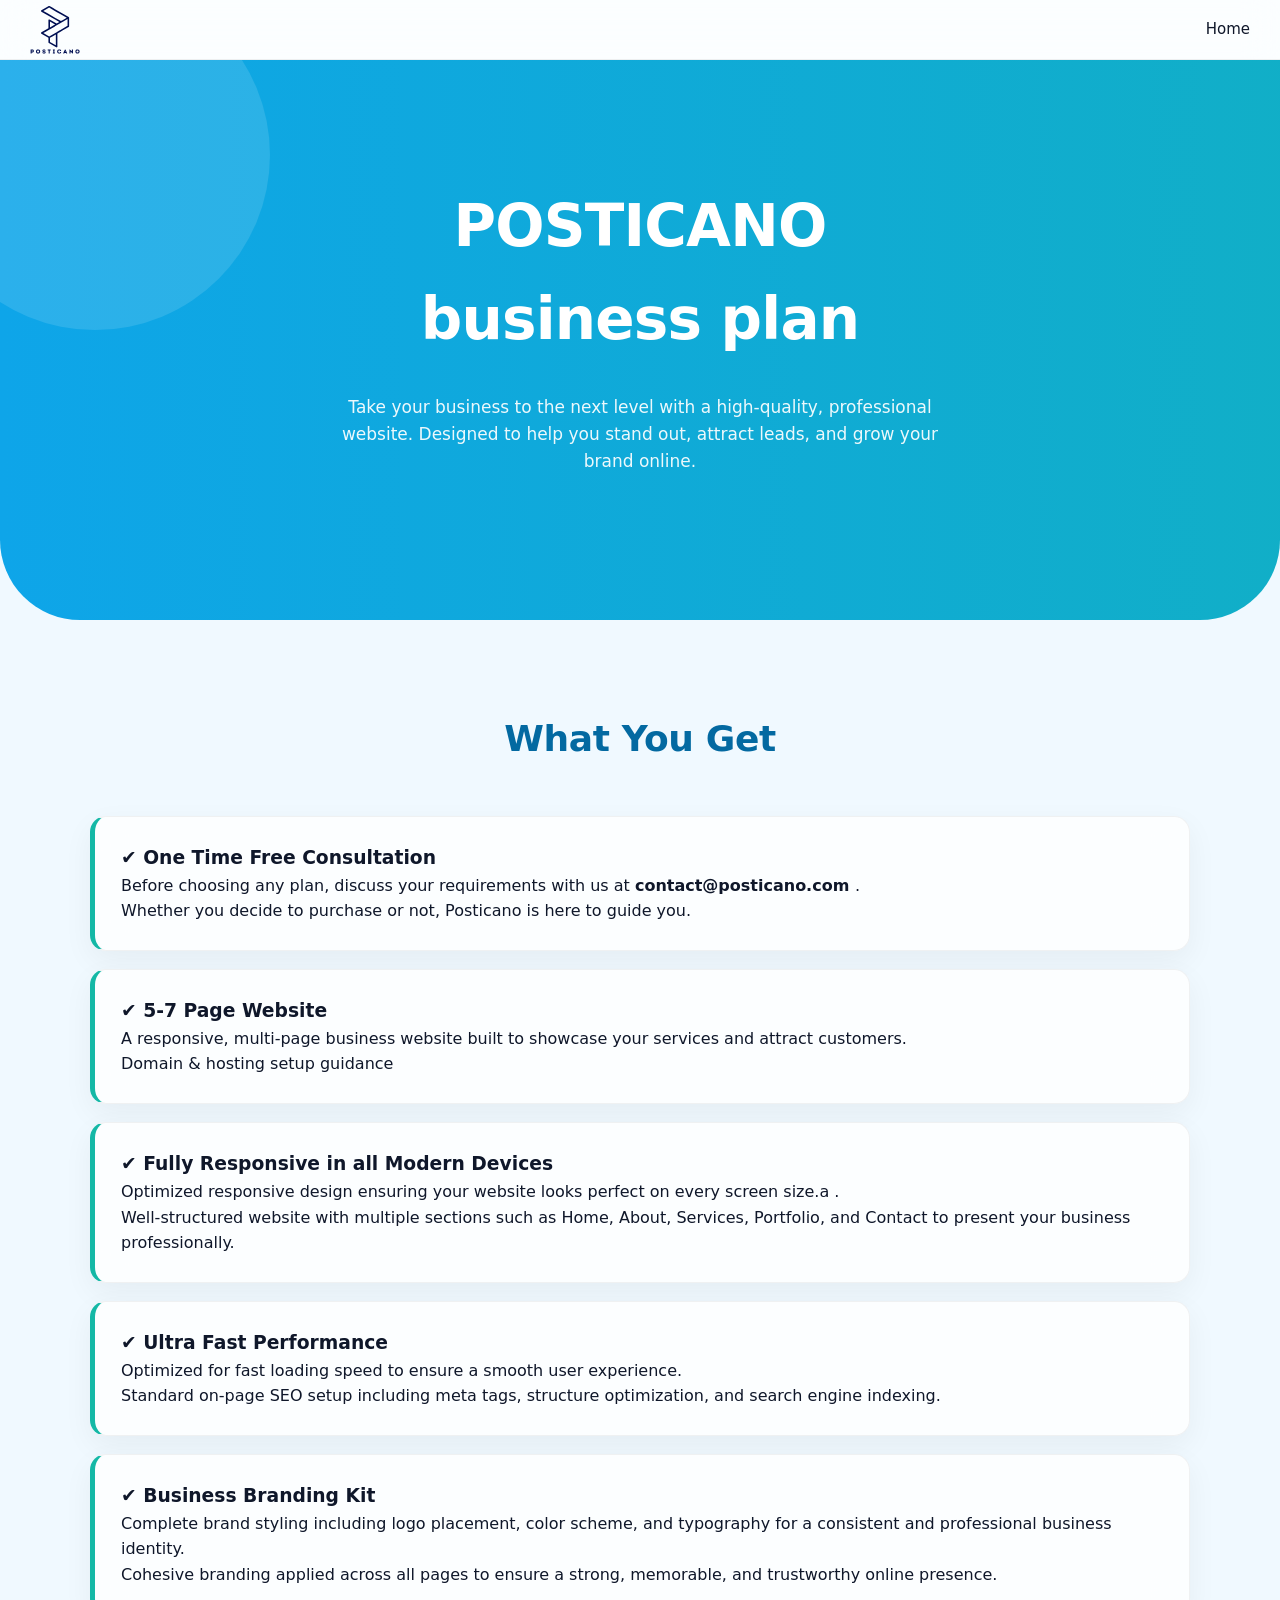
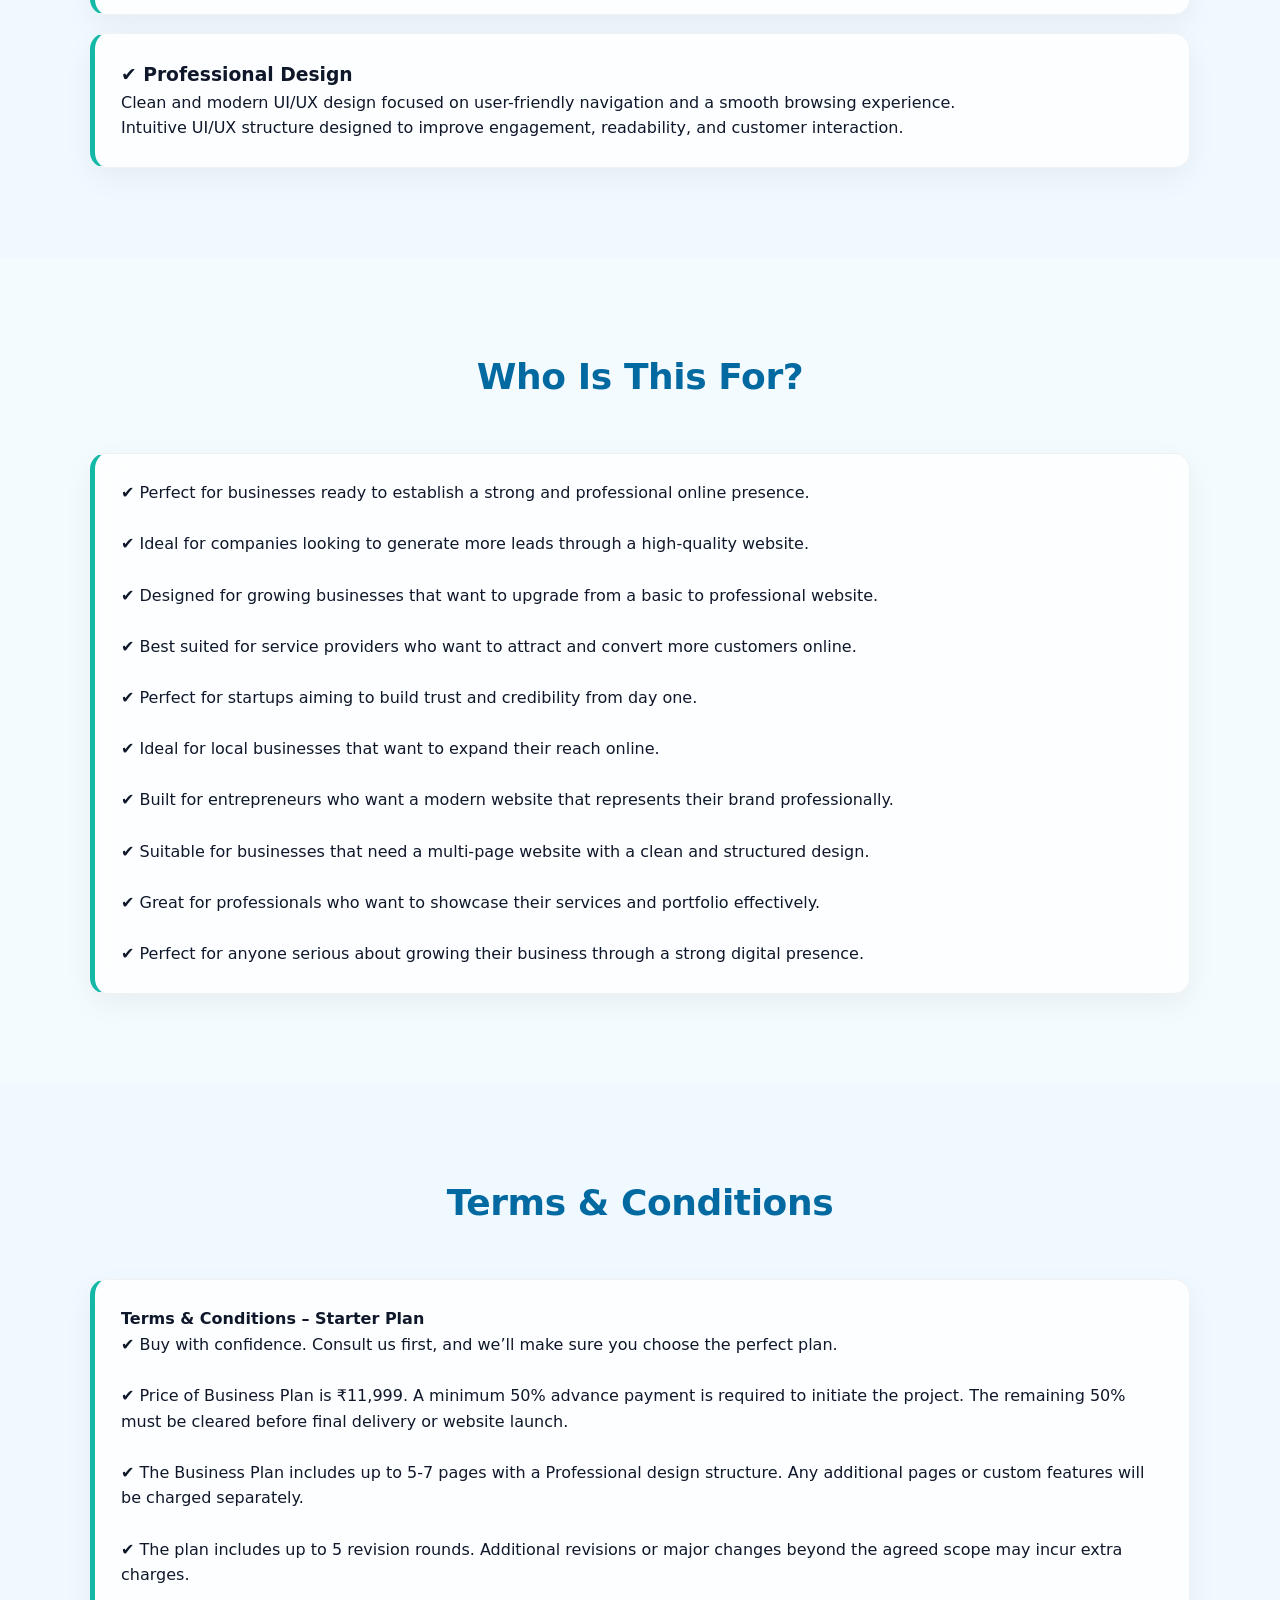
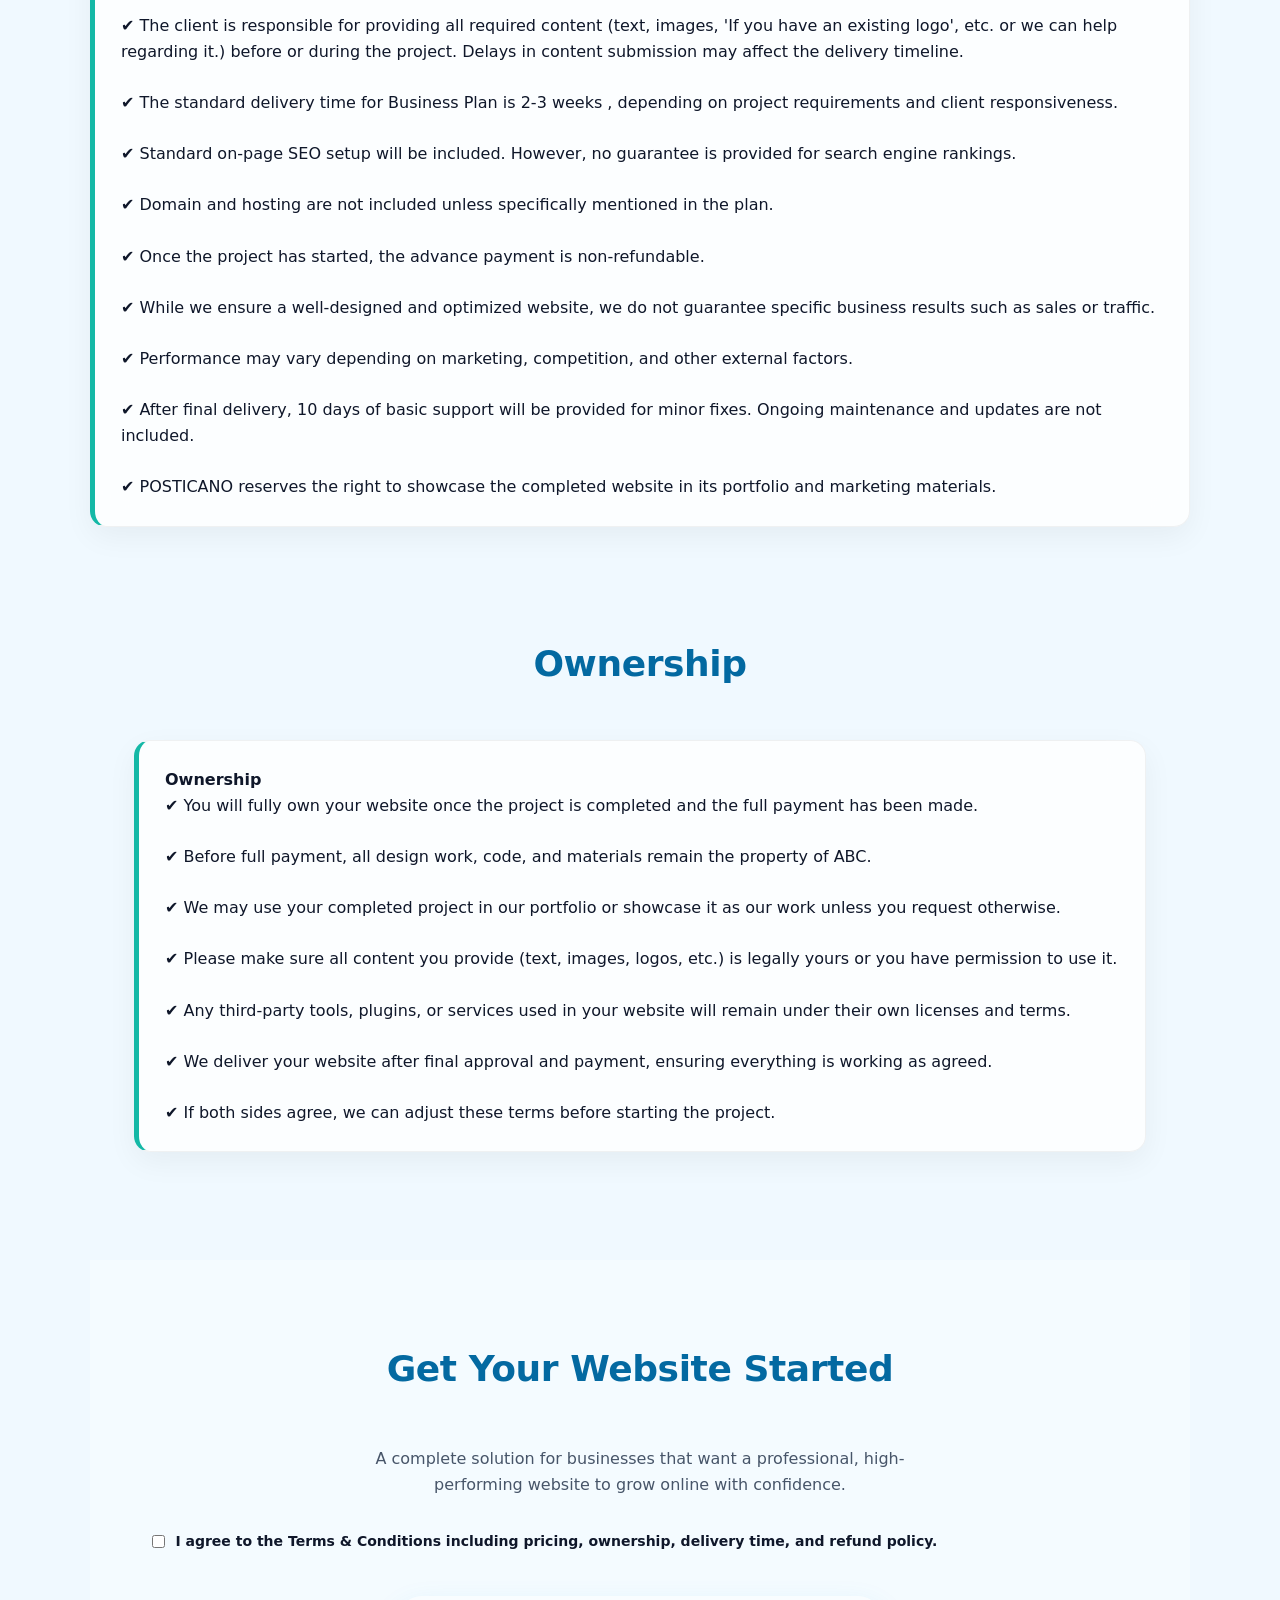
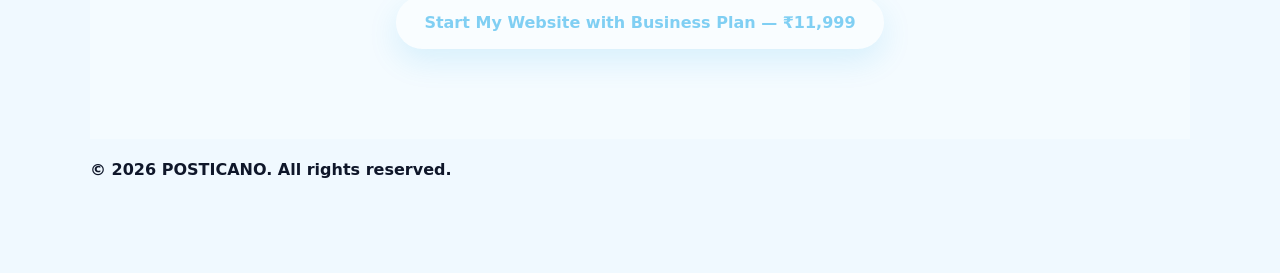
==== business.html @ feb454d9 "Update business.html" ====
<!DOCTYPE html>
<html lang="en">
<head>
  <meta charset="UTF-8" />
  <meta name="viewport" content="width=device-width, initial-scale=1.0"/>

  <title>POSTICANO business plan</title>

  <link rel="stylesheet" href="style.css">
  <!-- Google tag (gtag.js) -->
<script async src="https://www.googletagmanager.com/gtag/js?id=G-PV6RDP1KFN"></script>
<script>
  window.dataLayer = window.dataLayer || [];
  function gtag(){dataLayer.push(arguments);}
  gtag('js', new Date());

  gtag('config', 'G-PV6RDP1KFN');
</script>
</head>

<body>

  <!-- NAVBAR (MINIMAL) -->
  <nav>
    <a href="/" class="logo">
      <img src="logo.svg" alt="Logo">
    </a>

    <a href="index.html">Home</a>
  </nav>

  <!-- HERO -->
  <header class="hero" style="padding:120px 20px;">
    <div class="container reveal">

      <h1>POSTICANO<br>business plan</h1>

      <p>
        Take your business to the next level with a high-quality, professional website.
        Designed to help you stand out, attract leads, and grow your brand online.
      </p>

      

    </div>
  </header>

  <!-- BENEFITS -->
  <section>
    <div class="container reveal">

      <h2>What You Get</h2>

      <div class="service-box">
        <h3>✔ One Time Free Consultation</h3>
        <p>Before choosing any plan, discuss your requirements with us at <b>contact@posticano.com </b>.</p>
        <p>Whether you decide to purchase or not, Posticano is here to guide you.</p>
      </div>
  
      <div class="service-box">
        <h3>✔ 5-7 Page Website</h3>
        <p>A responsive, multi-page business website built to showcase your services and attract customers.</p>
        <p>Domain & hosting setup guidance</p>
      </div>

      <div class="service-box">
        <h3>✔ Fully Responsive in all Modern Devices</h3>
        <p>Optimized responsive design ensuring your website looks perfect on every screen size.a .</p>
        <p>Well-structured website with multiple sections such as Home, About, Services, Portfolio, and Contact to present your business professionally.</p>
      </div>

      <div class="service-box">
        <h3>✔ Ultra Fast Performance </h3>
        <p>Optimized for fast loading speed to ensure a smooth user experience.</p>
        <p>Standard on-page SEO setup including meta tags, structure optimization, and search engine indexing.<p>
      </div>

      <div class="service-box">
        <h3>✔ Business Branding Kit</h3>
        <p>Complete brand styling including logo placement, color scheme, and typography for a consistent and professional business identity.</p>
        <p>Cohesive branding applied across all pages to ensure a strong, memorable, and trustworthy online presence.</p>
      </div>

      <div class="service-box">
        <h3>✔ Professional Design </h3>
        <p>Clean and modern UI/UX design focused on user-friendly navigation and a smooth browsing experience.</p>
        <p>Intuitive UI/UX structure designed to improve engagement, readability, and customer interaction.</p>
      </div>

    </div>
  </section>

  <!-- WHO IS THIS FOR -->
  <section>
    <div class="container reveal">

      <h2>Who Is This For?</h2>

      <div class="service-box">
        <p>
          ✔ Perfect for businesses ready to establish a strong and professional online presence.<br><br>

          ✔ Ideal for companies looking to generate more leads through a high-quality website.<br><br>

          ✔ Designed for growing businesses that want to upgrade from a basic to professional website.<br><br>

          ✔ Best suited for service providers who want to attract and convert more customers online.<br><br>

          ✔ Perfect for startups aiming to build trust and credibility from day one.<br><br>

          ✔ Ideal for local businesses that want to expand their reach online.<br><br>

          ✔ Built for entrepreneurs who want a modern website that represents their brand professionally.<br><br>

          ✔ Suitable for businesses that need a multi-page website with a clean and structured design.<br><br>

          ✔ Great for professionals who want to showcase their services and portfolio effectively.<br><br>

          ✔ Perfect for anyone serious about growing their business through a strong digital presence.
        </p>
      </div>

    </div>
  </section>

  <!-- TERMS -->
  <section>
    <div class="container reveal">

      <h2>Terms & Conditions</h2>

      <div class="service-box">
        <p><b>Terms & Conditions – Starter Plan</b></p>

<p>
✔ Buy with confidence. Consult us first, and we’ll make sure you choose the perfect plan.<br><br>

✔ Price of Business Plan is ₹11,999. A minimum 50% advance payment is required to initiate the project. The remaining 50% must be cleared before final delivery or website launch.<br><br>

✔ The Business Plan includes up to 5-7 pages with a Professional design structure. Any additional pages or custom features will be charged separately.<br><br>

✔ The plan includes up to 5 revision rounds. Additional revisions or major changes beyond the agreed scope may incur extra charges.<br><br>

✔ The client is responsible for providing all required content (text, images, 'If you have an existing logo', etc. or we can help regarding it.) before or during the project. Delays in content submission may affect the delivery timeline.<br><br>

✔ The standard delivery time for Business Plan is 2-3 weeks , depending on project requirements and client responsiveness.<br><br>

✔ Standard on-page SEO setup will be included. However, no guarantee is provided for search engine rankings.<br><br>

✔ Domain and hosting are not included unless specifically mentioned in the plan.<br><br>

✔ Once the project has started, the advance payment is non-refundable.<br><br>

✔ While we ensure a well-designed and optimized website, we do not guarantee specific business results such as sales or traffic.<br><br>

✔ Performance may vary depending on marketing, competition, and other external factors.<br><br>

✔ After final delivery, 10 days of basic support will be provided for minor fixes. Ongoing maintenance and updates are not included.<br><br>

✔ POSTICANO reserves the right to showcase the completed website in its portfolio and marketing materials.

</p>     </div>

<!-- OWNERSHIP -->
  <section>
    <div class="container reveal">

      <h2>Ownership</h2>

      <div class="service-box">
        <p><b>Ownership</b></p>


<p>
✔ You will fully own your website once the project is completed and the full payment has been made.<br><br>

✔ Before full payment, all design work, code, and materials remain the property of ABC.<br><br>

✔ We may use your completed project in our portfolio or showcase it as our work unless you request otherwise.<br><br>

✔ Please make sure all content you provide (text, images, logos, etc.) is legally yours or you have permission to use it.<br><br>

✔ Any third-party tools, plugins, or services used in your website will remain under their own licenses and terms.<br><br>

✔ We deliver your website after final approval and payment, ensuring everything is working as agreed.<br><br>

✔ If both sides agree, we can adjust these terms before starting the project.
</p>




    </div>
  </section>

  <!-- FINAL CTA -->
  <section class="final-cta">
    <div class="container reveal">

      <h2>Get Your Website Started</h2>

      <p>
        A complete solution for businesses that want a professional, high-performing website to grow online with confidence.
      </p>


<label style="display:flex; align-items:center; gap:10px; margin:15px 0; font-size:14px;">
  <input type="checkbox" id="agreeTerms">
  <b>I agree to the Terms & Conditions including pricing, ownership, delivery time, and refund policy.<b>
</label>


      <a id="buyBtn" href="#" data-link="https://rzp.io/rzp/cV9SYZm5" class="btn primary disabled-btn">
  Start My Website with Business Plan — ₹11,999
</a>

    </div>
  </section>

  <!-- FOOTER -->
  
    <p><b>© 2026 POSTICANO. All rights reserved.<b></p>
  

  <script src="script.js"></script>

</body>
</html>
---- style.css ----
/* =========================
   GLOBAL RESET
========================= */

* {
  margin: 0;
  padding: 0;
  box-sizing: border-box;
}

html {
  scroll-behavior: smooth;
}

body {
  font-family: system-ui, -apple-system, BlinkMacSystemFont,
               "Segoe UI", Roboto, Helvetica, Arial, sans-serif;

  background: #F0F9FF;
  color: #0F172A;
  line-height: 1.6;
  overflow-x: hidden;
}

/* =========================
   LAYOUT RHYTHM SYSTEM
========================= */

section {
  padding: 90px 0;
}

section:nth-child(even) {
  background: rgba(255,255,255,0.25);
}

.container {
  width: 92%;
  max-width: 1100px;
  margin: auto;

  display: flex;
  flex-direction: column;
  gap: 18px;
}

/* =========================
   PROGRESS BAR
========================= */

#progress-bar {
  position: fixed;
  top: 0;
  left: 0;
  height: 4px;
  width: 0%;
  background: #0EA5E9;
  z-index: 9999;
}

/* =========================
   NAVBAR
========================= */
nav {
  height: 60px;
  padding: 0 20px;
}


nav {
  position: sticky;
  top: 0;
  z-index: 1000;

  display: flex;
  justify-content: space-between;
  align-items: center;

  padding: 6px 20px;

  background: rgba(255,255,255,0.75);
  backdrop-filter: blur(16px);

  border-bottom: 1px solid rgba(0,0,0,0.06);
}

nav a {
  text-decoration: none;
  color: #0F172A;
  margin: 0 10px;
  font-size: 15px;
  line-height: 1;
  transition: 0.3s;
}
nav a:hover {
  color: #0EA5E9;
}

nav a.active {
  color: #0EA5E9;
  font-weight: 600;
}

/* =========================
   HERO
========================= */

.hero {
  background: linear-gradient(270deg, #0EA5E9, #14B8A6, #0EA5E9);
  background-size: 400% 400%;
  animation: gradientFlow 10s ease infinite;

  color: white;
  text-align: center;

  padding: 150px 20px;

  border-bottom-left-radius: 80px;
  border-bottom-right-radius: 80px;

  position: relative;
  overflow: hidden;
}

.hero::before {
  content: "";
  position: absolute;
  width: 350px;
  height: 350px;
  background: rgba(255,255,255,0.12);
  border-radius: 50%;
  top: -80px;
  left: -80px;
}

.hero h1 {
  font-size: clamp(32px, 5vw, 58px);
  font-weight: 700;
  letter-spacing: -0.8px;
  margin-bottom: 10px;
}

.hero p {
  font-size: 17px;
  opacity: 0.92;
  max-width: 600px;
  margin: 0 auto 25px;
}

/* =========================
   BUTTONS
========================= */

.btn {
  display: inline-flex;
  align-items: center;
  justify-content: center;

  padding: 14px 28px;
  margin: 10px;

  border-radius: 50px;

  text-decoration: none;
  font-weight: 600;

  transition: all 0.3s ease;
  cursor: pointer;
}

.primary {
  background: white;
  color: #0EA5E9;
  box-shadow: 0 12px 30px rgba(14,165,233,0.25);
}

.primary:hover {
  transform: translateY(-4px) scale(1.04);
}

.secondary {
  border: 2px solid white;
  color: white;
}

.secondary:hover {
  background: white;
  color: #0EA5E9;
}

.disabled-btn {
  pointer-events: none;
  opacity: 0.5;
  cursor: not-allowed;
}
/* =========================
   HEADINGS
========================= */

h2 {
  text-align: center;
  font-size: clamp(26px, 4vw, 36px);
  margin-bottom: 30px;
  color: #0369A1;
  letter-spacing: -0.4px;
}

h3 {
  font-weight: 600;
}

/* =========================
   CARDS
========================= */

.service-box,
.project-card {
  background: rgba(255,255,255,0.8);
  backdrop-filter: blur(16px);

  padding: 26px;
  border-radius: 16px;

  border: 1px solid rgba(0,0,0,0.05);

  box-shadow: 0 10px 30px rgba(0,0,0,0.05);

  transition: 0.3s ease;
}

.service-box {
  border-left: 5px solid #14B8A6;
}

.project-card {
  border-left: 5px solid #0EA5E9;
}

.service-box:hover,
.project-card:hover {
  transform: translateY(-10px);
  box-shadow: 0 20px 50px rgba(0,0,0,0.12);
}

/* =========================
   CONTACT
========================= */

.contact {
  background: linear-gradient(135deg, #0EA5E9, #0369A1);
  color: white;

  text-align: center;

  padding: 90px 20px;

  border-radius: 40px;

  margin-top: 60px;
}

/* =========================
   PRICING
========================= */

.pricing-table {
  display: grid;
  gap: 24px;
}

@media (min-width: 768px) {
  .pricing-table {
    grid-template-columns: repeat(3, 1fr);
  }
}

.pricing-card {
  background: rgba(255,255,255,0.8);
  backdrop-filter: blur(16px);

  padding: 30px;
  border-radius: 18px;

  border: 1px solid rgba(0,0,0,0.05);

  box-shadow: 0 10px 30px rgba(0,0,0,0.06);

  transition: 0.35s ease;

  display: flex;
  flex-direction: column;
  gap: 12px;
}

.pricing-card:hover {
  transform: translateY(-10px);
  box-shadow: 0 20px 50px rgba(0,0,0,0.12);
}

.featured {
  border: 2px solid #0EA5E9;
  box-shadow: 0 20px 50px rgba(14,165,233,0.25);
}

.price {
  font-size: 22px;
  font-weight: 700;
}

.pricing-card ul {
  list-style: none;
  padding: 0;
}

.pricing-card ul li {
  padding: 6px 0;
  font-size: 14px;
  color: #334155;
}

/* =========================
   URGENCY SECTION
========================= */

.urgency-box {
  background: linear-gradient(135deg, #0EA5E9, #0369A1);
  color: white;

  padding: 40px;
  border-radius: 18px;

  text-align: center;

  animation: pulseBox 3s infinite;
}

.slot {
  background: rgba(255,255,255,0.15);
  padding: 10px;
  margin: 10px 0;
  border-radius: 10px;
}

/* =========================
   FINAL CTA
========================= */

.final-cta {
  text-align: center;
  padding: 80px 20px;
}

.final-cta p {
  max-width: 600px;
  margin: auto;
  color: #475569;
}

/* =========================
   STICKY CTA
========================= */

.sticky-cta {
  position: fixed;
  bottom: 0;
  width: 100%;

  background: #0EA5E9;

  text-align: center;
  padding: 12px;

  z-index: 999;
}

.sticky-cta a {
  color: white;
  text-decoration: none;
  font-weight: 600;
}

/* =========================
   REVEAL ANIMATION
========================= */

.reveal {
  opacity: 0;
  transform: translateY(25px);
  transition: 0.8s ease;
}

.reveal.active {
  opacity: 1;
  transform: translateY(0);
}

/* =========================
   ANIMATIONS
========================= */

@keyframes gradientFlow {
  0% { background-position: 0% 50%; }
  50% { background-position: 100% 50%; }
  100% { background-position: 0% 50%; }
}

@keyframes pulseBox {
  0% { transform: scale(1); }
  50% { transform: scale(1.01); }
  100% { transform: scale(1); }
}

/* =========================
   MOBILE UX POLISH
========================= */

@media (max-width: 768px) {

  nav {
    flex-direction: row;
    gap: 10px;
    text-align: center;
  }

  nav a {
    display: inline-block;
    margin: 6px 8px;
  }

  .hero {
    padding: 110px 20px;
    border-radius: 40px;
  }

  .btn {
    width: 100%;
    max-width: 280px;
    margin-left: auto;
    margin-right: auto;
    display: flex; /* override inline-flex */
  }

  .pricing-table {
    grid-template-columns: 1fr;
  }
}
/* =========================
   FIX PRICING BUTTON ALIGNMENT
========================= */

.pricing-card {
  display: flex;
  flex-direction: column;
}

/* pushes button to bottom */
.pricing-card .btn {
  margin-top: auto;
}

/* ensures equal height behavior */
.pricing-card {
  min-height: 100%;
}


/* =========================
   LOGO UPDATION
========================= */

.logo {
  display: flex;
  align-items: center;
}

.logo img {
  height: 50px;
  width: auto;
  display: block;
}
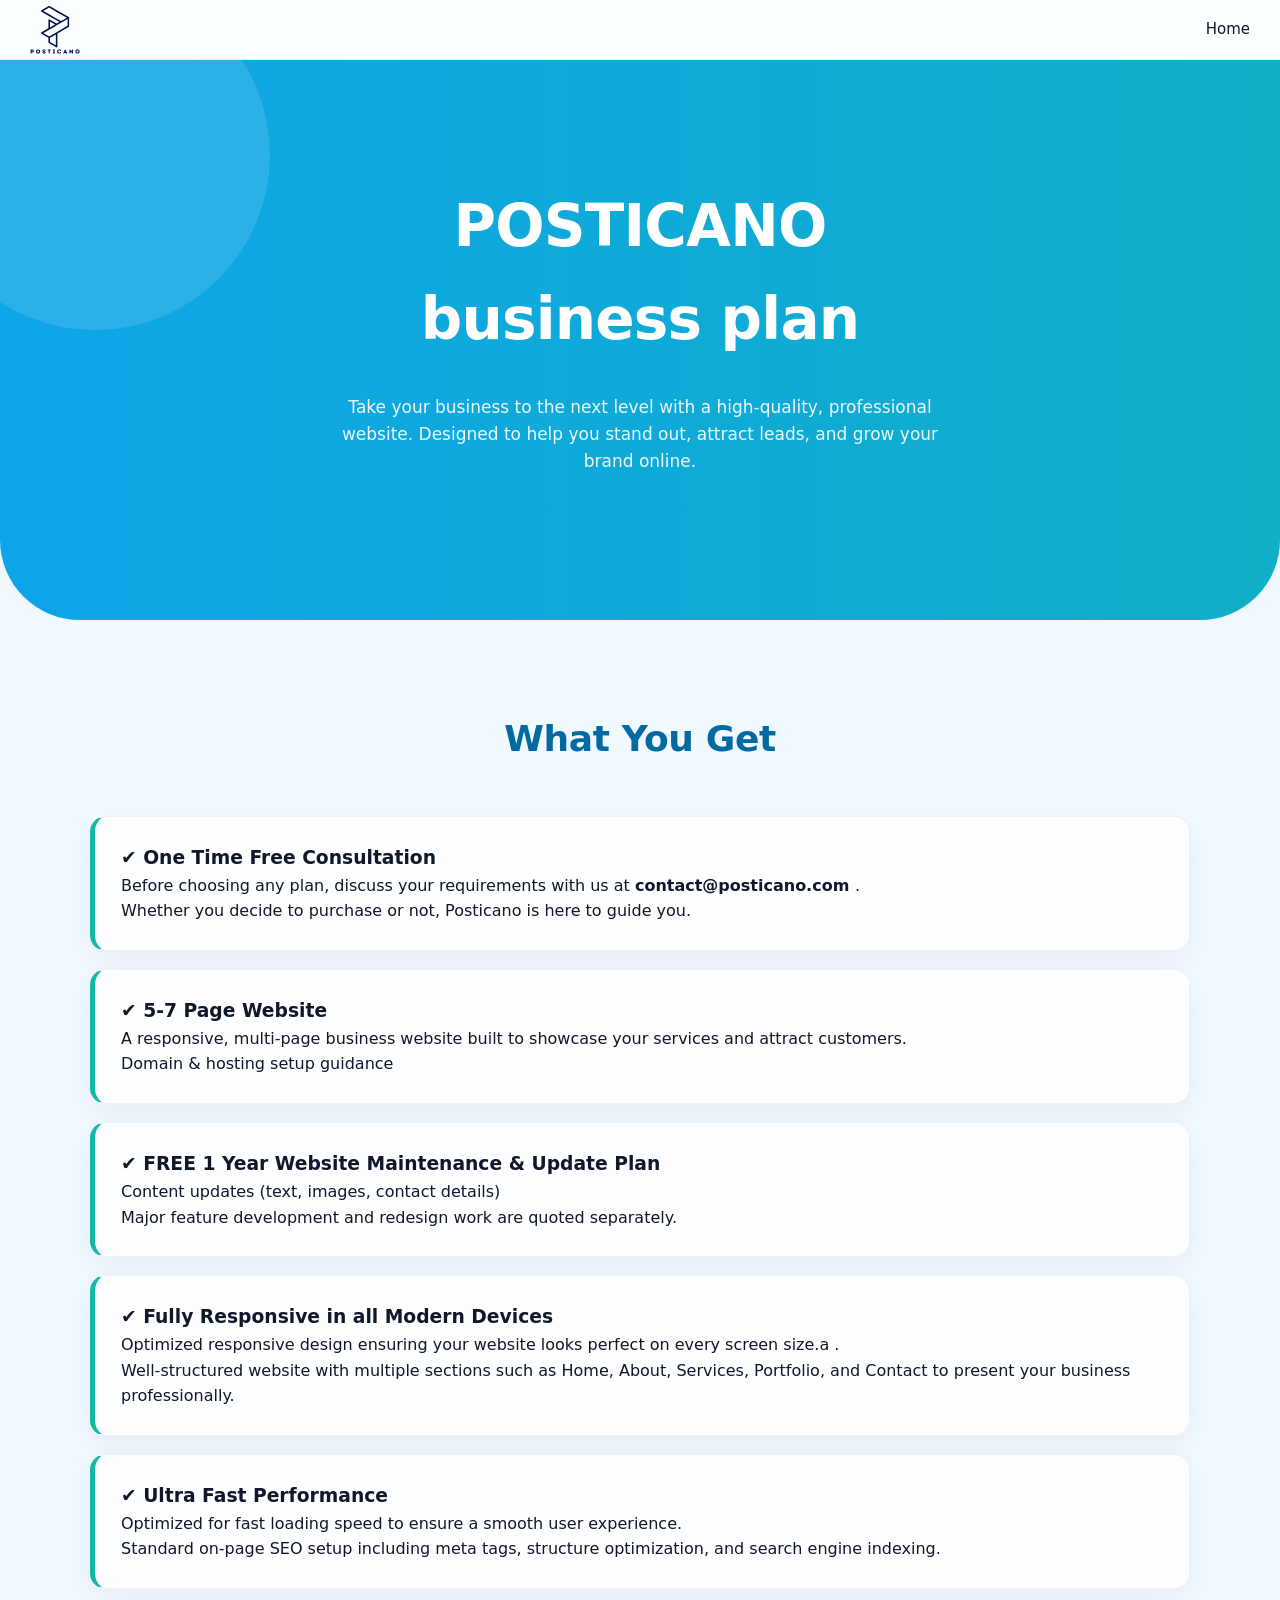
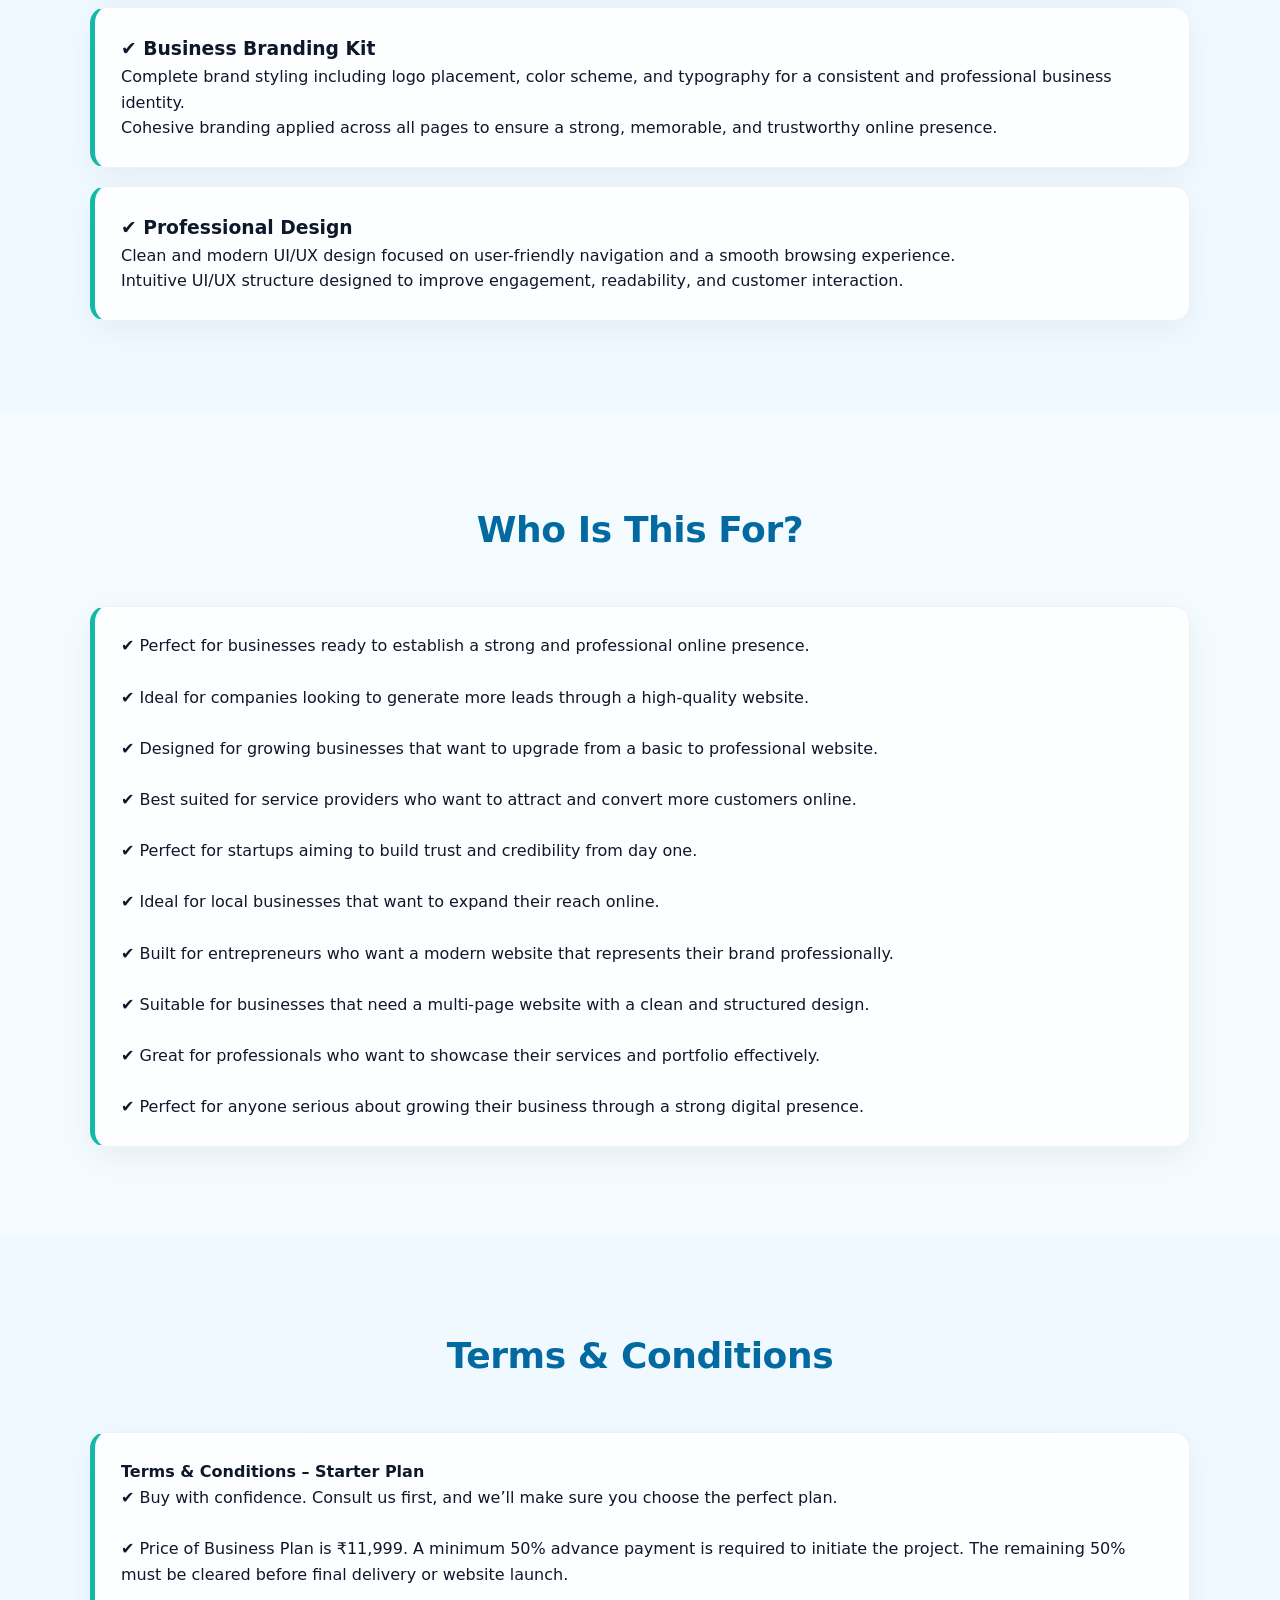
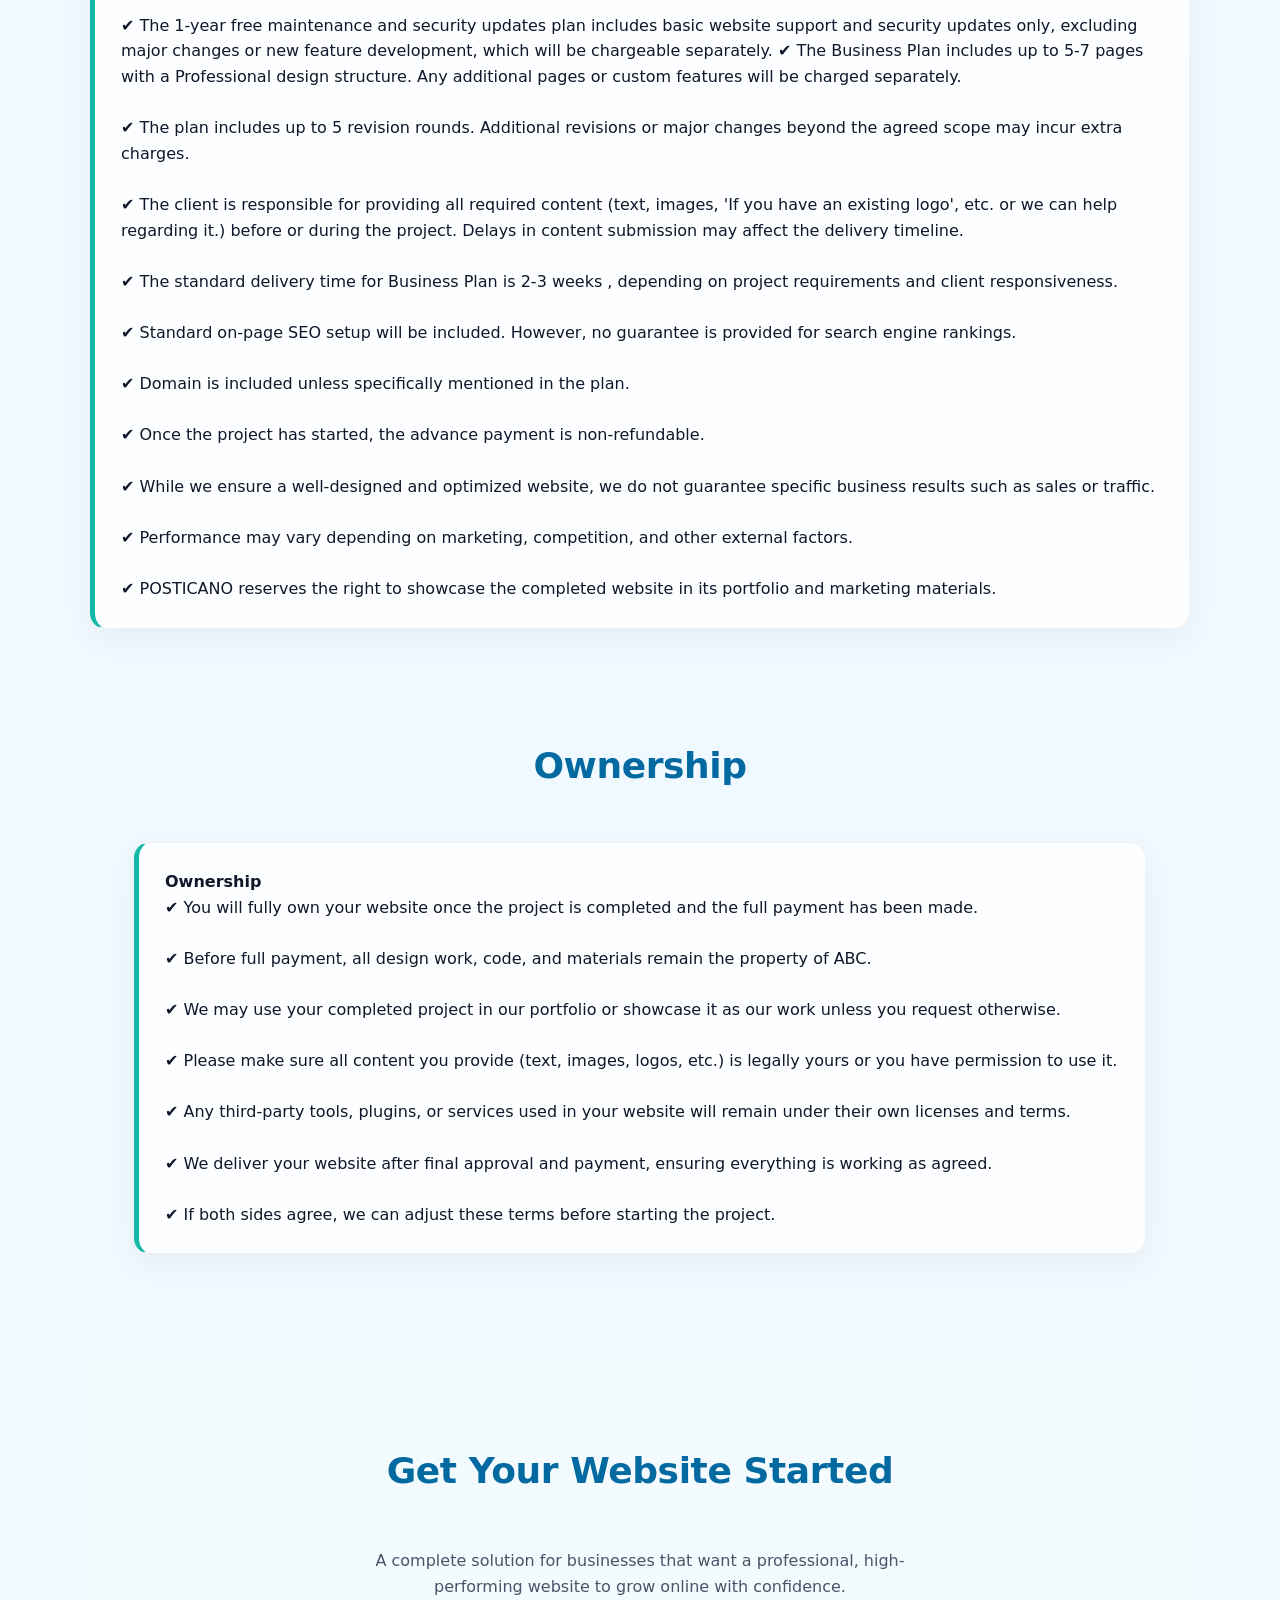
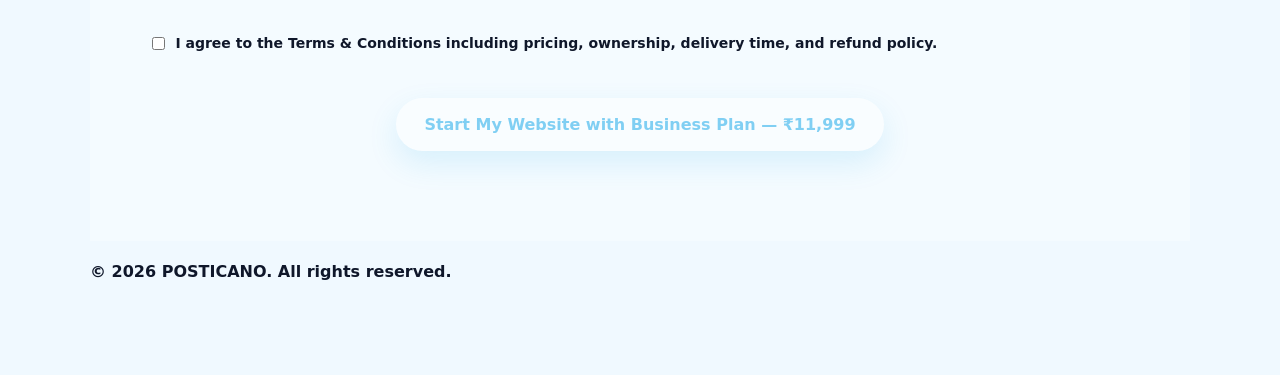
==== commit 3f0c7db1: "Update business.html" ====
--- a/business.html
+++ b/business.html
@@ -7,6 +7,18 @@
   <title>POSTICANO business plan</title>
 
   <link rel="stylesheet" href="style.css">
+
+<link rel="manifest" href="/manifest.json">
+
+<meta name="theme-color" content="#0EA5E9">
+
+<link rel="apple-touch-icon" href="/icons/icon-192.png">
+
+<meta name="apple-mobile-web-app-capable" content="yes">
+
+<meta name="apple-mobile-web-app-status-bar-style" content="default">
+
+  
   <!-- Google tag (gtag.js) -->
 <script async src="https://www.googletagmanager.com/gtag/js?id=G-PV6RDP1KFN"></script>
 <script>
@@ -63,6 +75,14 @@
         <p>Domain & hosting setup guidance</p>
       </div>
 
+
+      <div class="service-box">
+        <h3>✔ FREE 1 Year Website Maintenance & Update Plan</h3>
+        <p>Content updates (text, images, contact details)</p>
+        <p>Major feature development and redesign work are quoted separately.</p>
+      </div>
+
+
       <div class="service-box">
         <h3>✔ Fully Responsive in all Modern Devices</h3>
         <p>Optimized responsive design ensuring your website looks perfect on every screen size.a .</p>
@@ -137,6 +157,8 @@
 
 ✔ Price of Business Plan is ₹11,999. A minimum 50% advance payment is required to initiate the project. The remaining 50% must be cleared before final delivery or website launch.<br><br>
 
+✔ The 1-year free maintenance and security updates plan includes basic website support and security updates only, excluding major changes or new feature development, which will be chargeable separately.
+
 ✔ The Business Plan includes up to 5-7 pages with a Professional design structure. Any additional pages or custom features will be charged separately.<br><br>
 
 ✔ The plan includes up to 5 revision rounds. Additional revisions or major changes beyond the agreed scope may incur extra charges.<br><br>
@@ -147,15 +169,13 @@
 
 ✔ Standard on-page SEO setup will be included. However, no guarantee is provided for search engine rankings.<br><br>
 
-✔ Domain and hosting are not included unless specifically mentioned in the plan.<br><br>
+✔ Domain is included unless specifically mentioned in the plan.<br><br>
 
 ✔ Once the project has started, the advance payment is non-refundable.<br><br>
 
 ✔ While we ensure a well-designed and optimized website, we do not guarantee specific business results such as sales or traffic.<br><br>
 
 ✔ Performance may vary depending on marketing, competition, and other external factors.<br><br>
-
-✔ After final delivery, 10 days of basic support will be provided for minor fixes. Ongoing maintenance and updates are not included.<br><br>
 
 ✔ POSTICANO reserves the right to showcase the completed website in its portfolio and marketing materials.
 
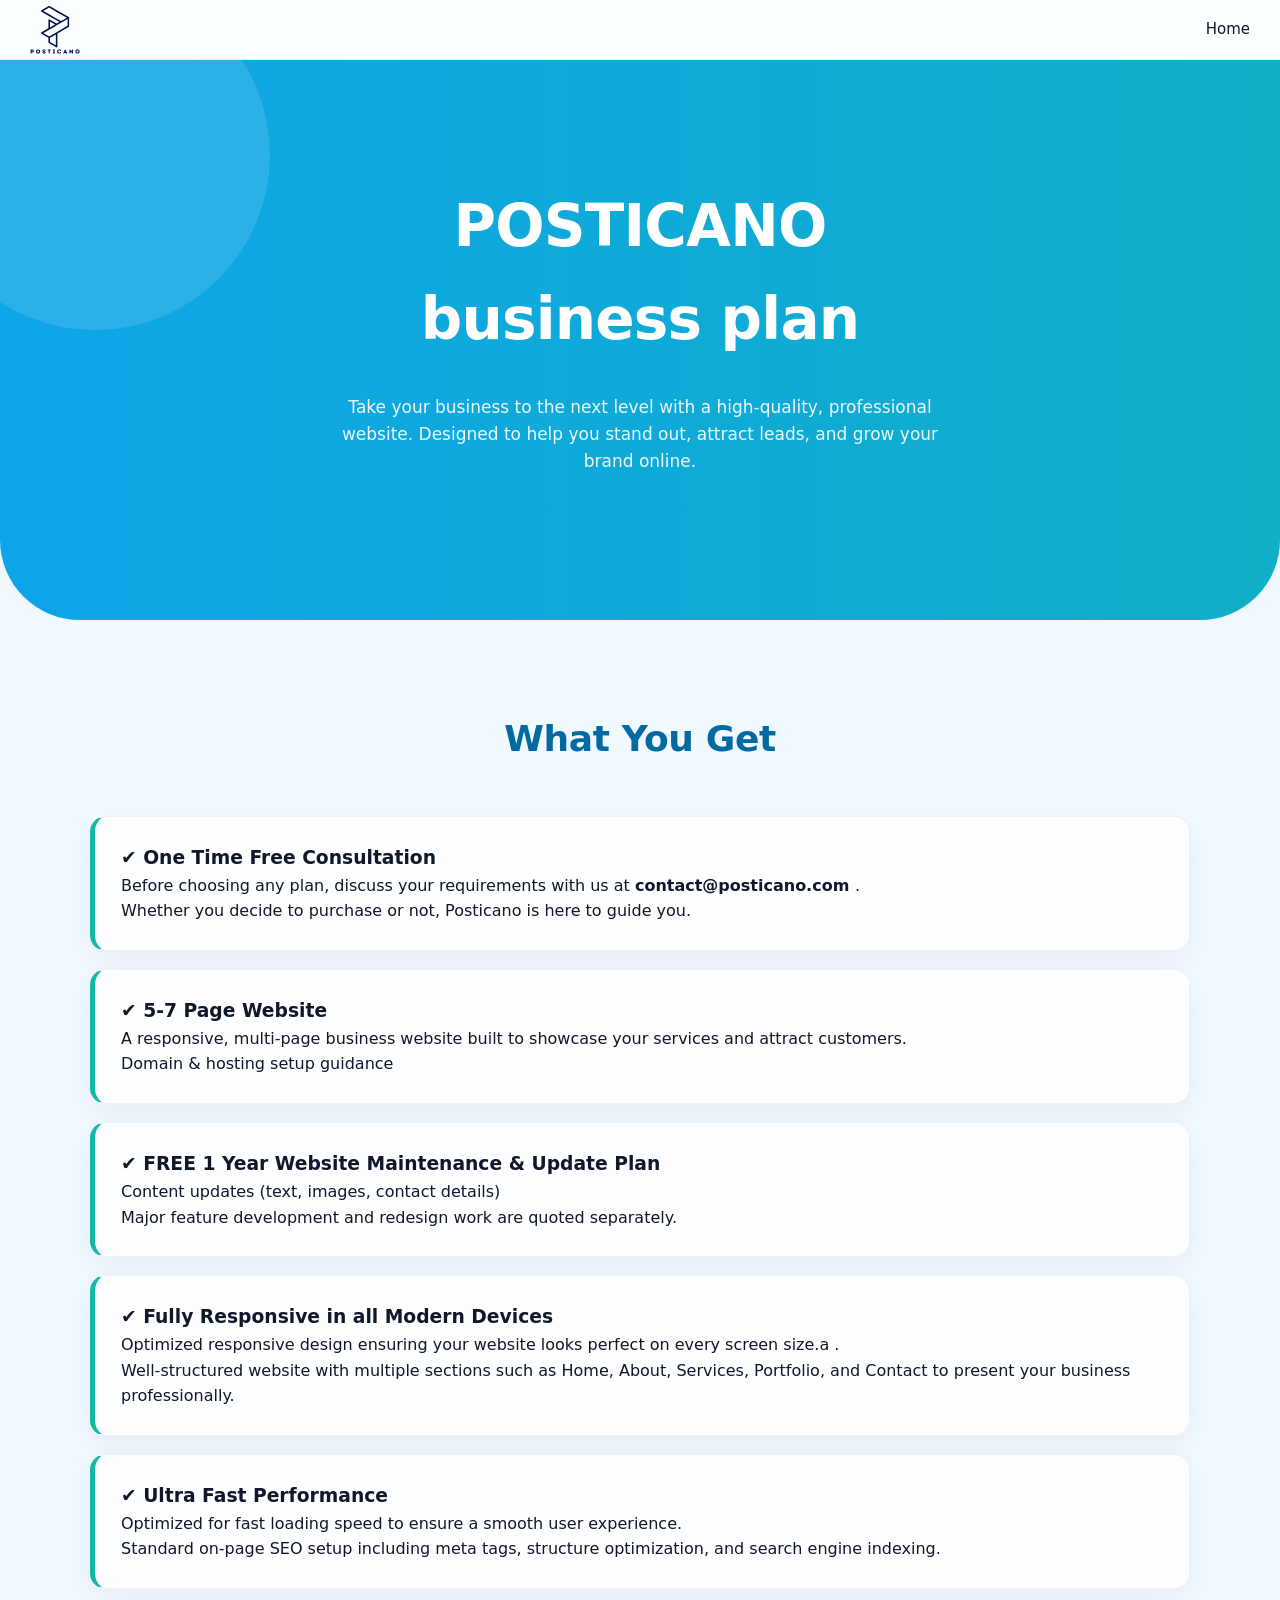
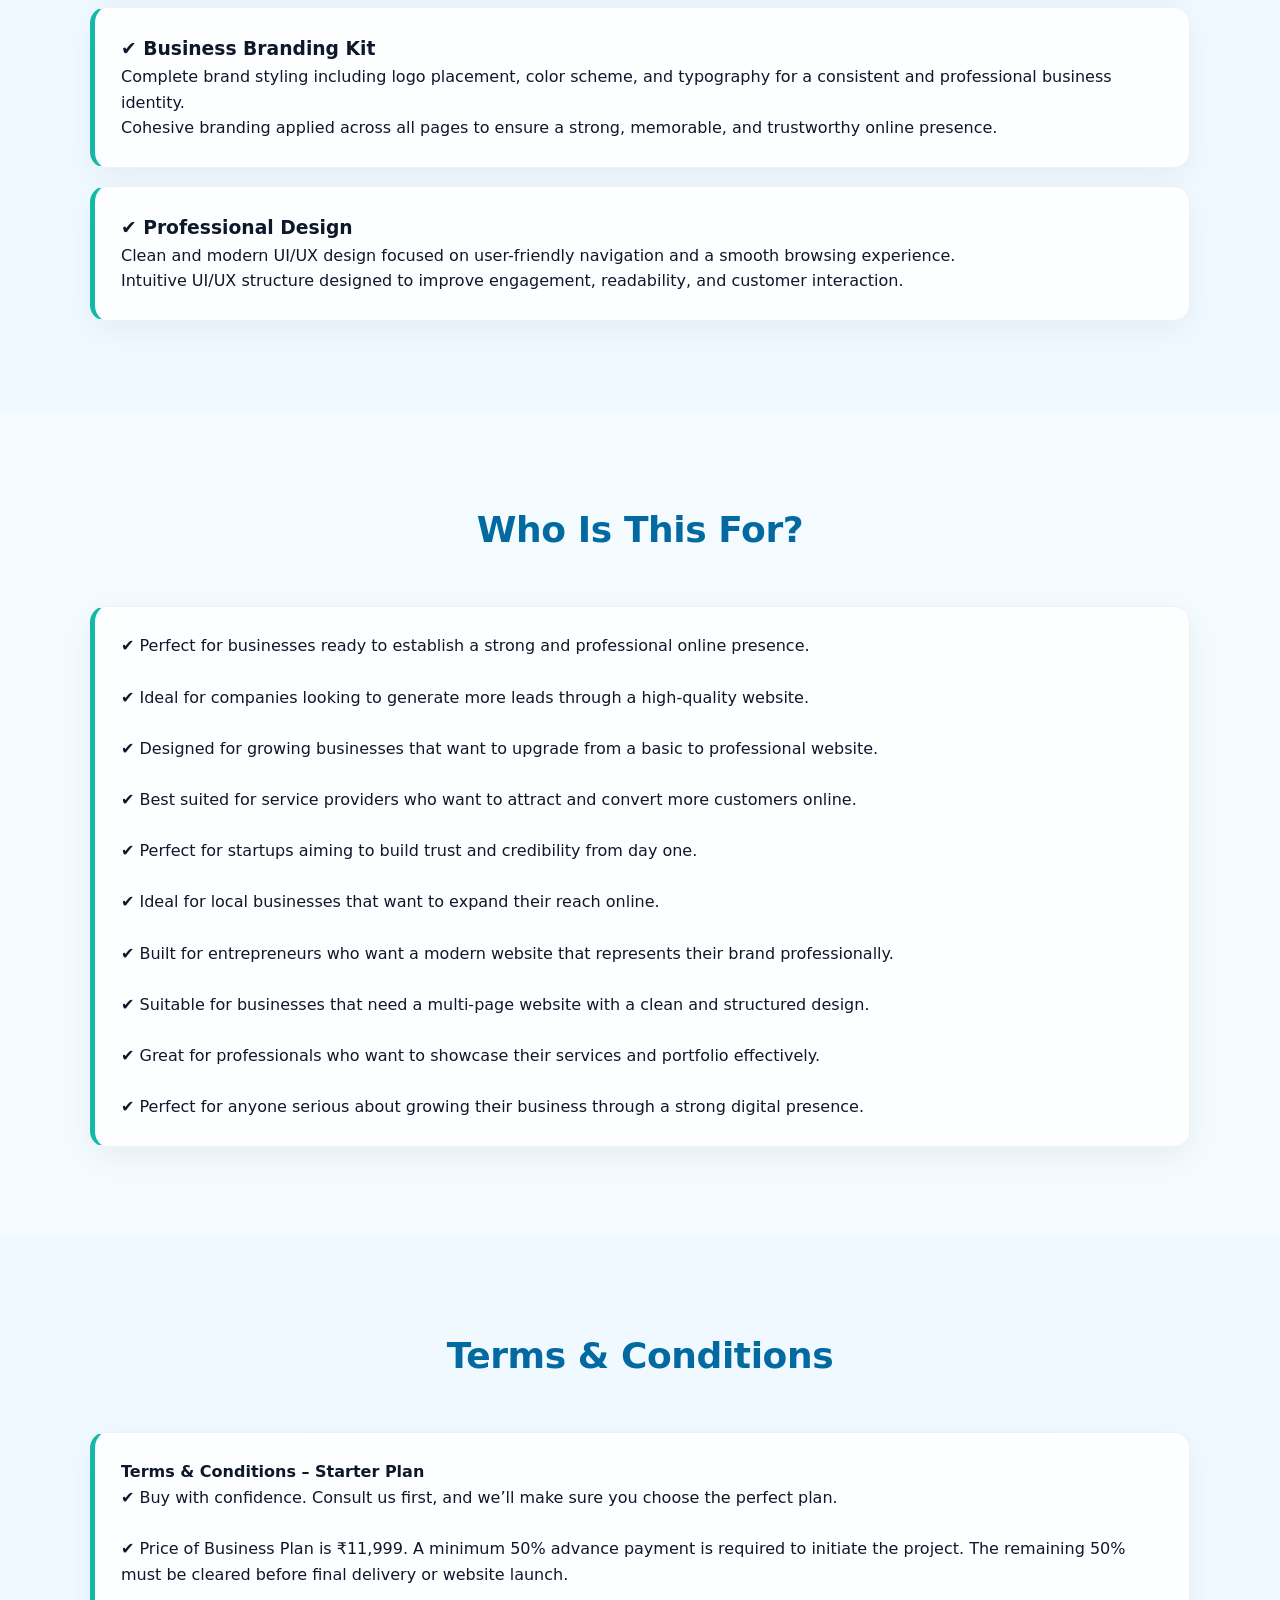
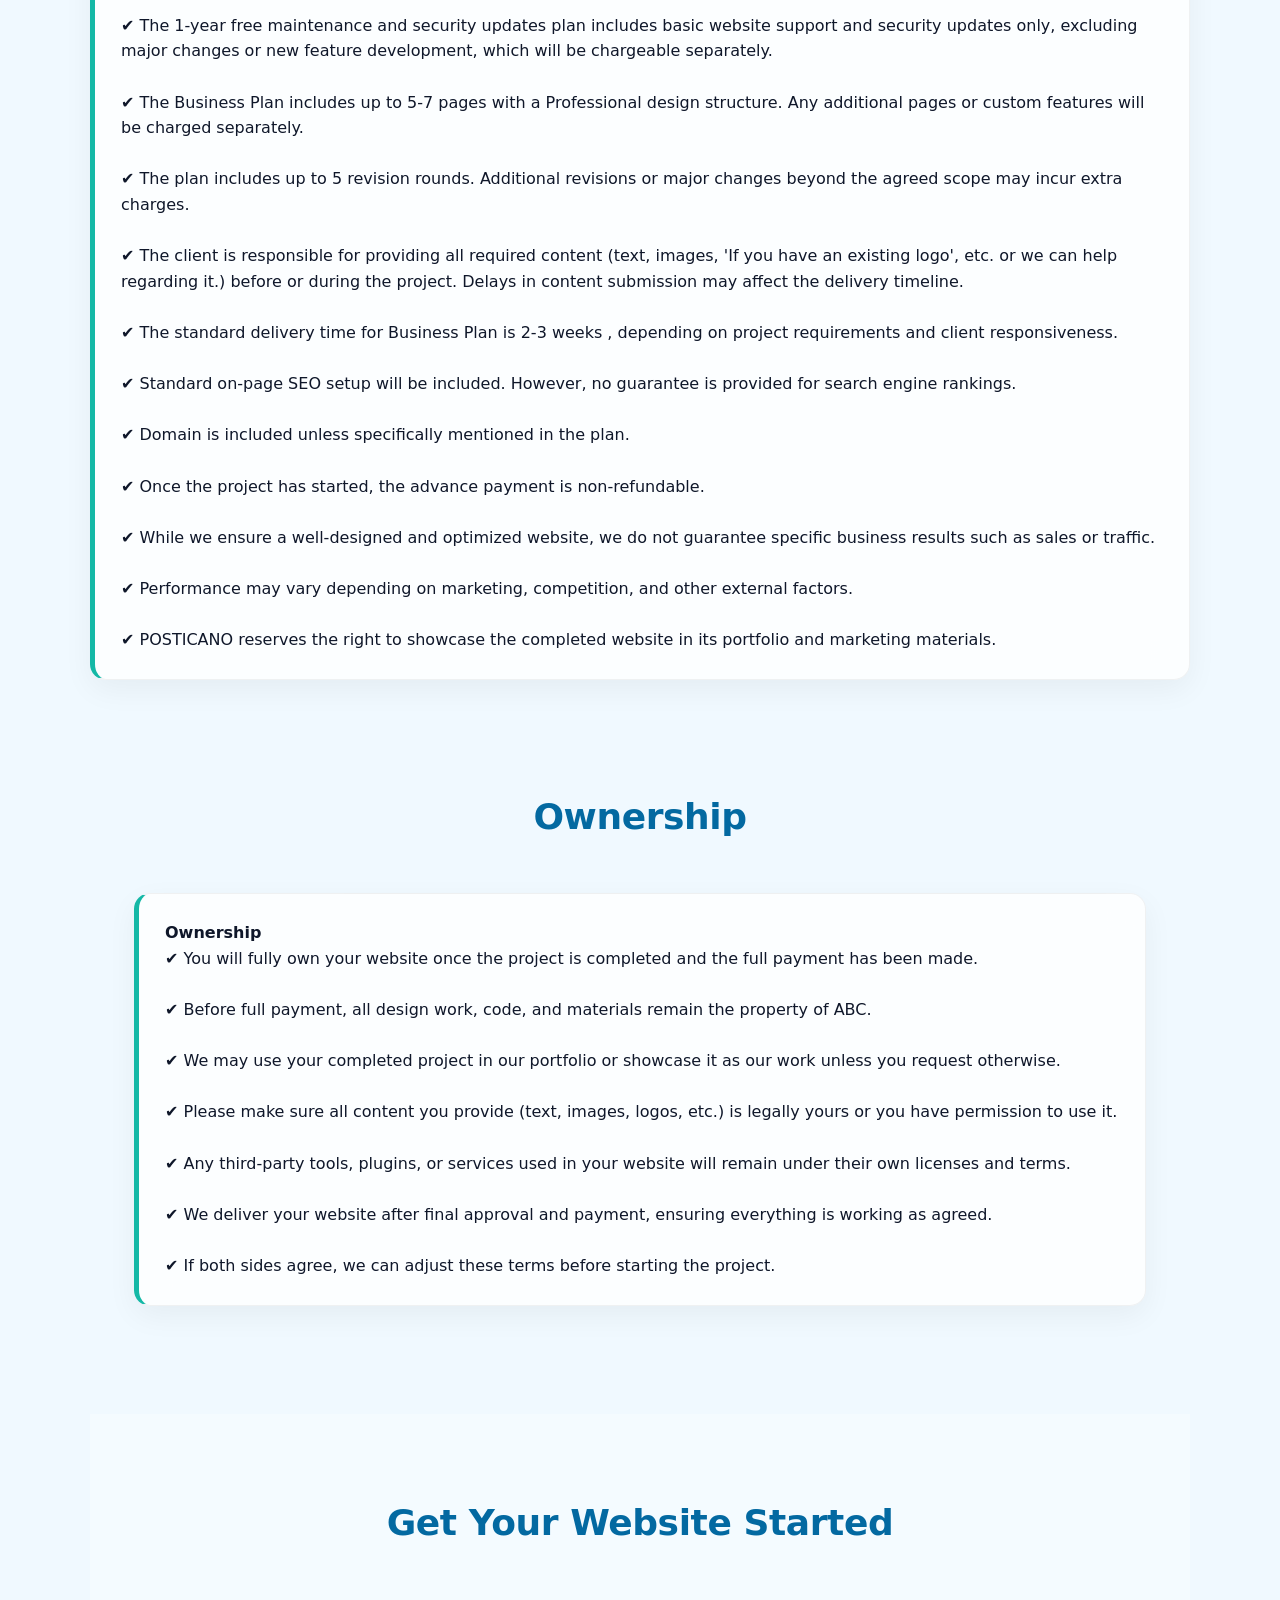
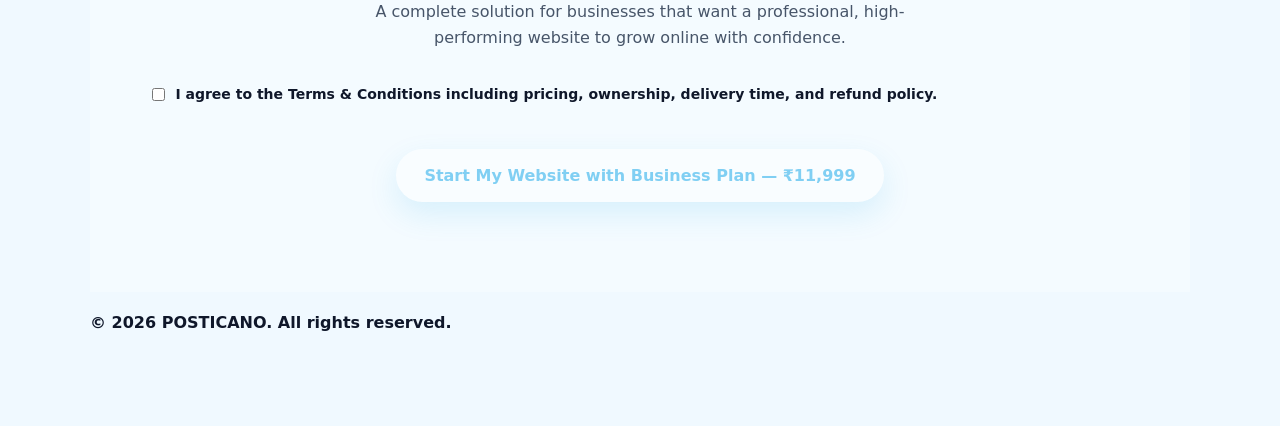
==== commit 69325e1b: "Update business.html" ====
--- a/business.html
+++ b/business.html
@@ -157,7 +157,7 @@
 
 ✔ Price of Business Plan is ₹11,999. A minimum 50% advance payment is required to initiate the project. The remaining 50% must be cleared before final delivery or website launch.<br><br>
 
-✔ The 1-year free maintenance and security updates plan includes basic website support and security updates only, excluding major changes or new feature development, which will be chargeable separately.
+✔ The 1-year free maintenance and security updates plan includes basic website support and security updates only, excluding major changes or new feature development, which will be chargeable separately.<br><br>
 
 ✔ The Business Plan includes up to 5-7 pages with a Professional design structure. Any additional pages or custom features will be charged separately.<br><br>
 
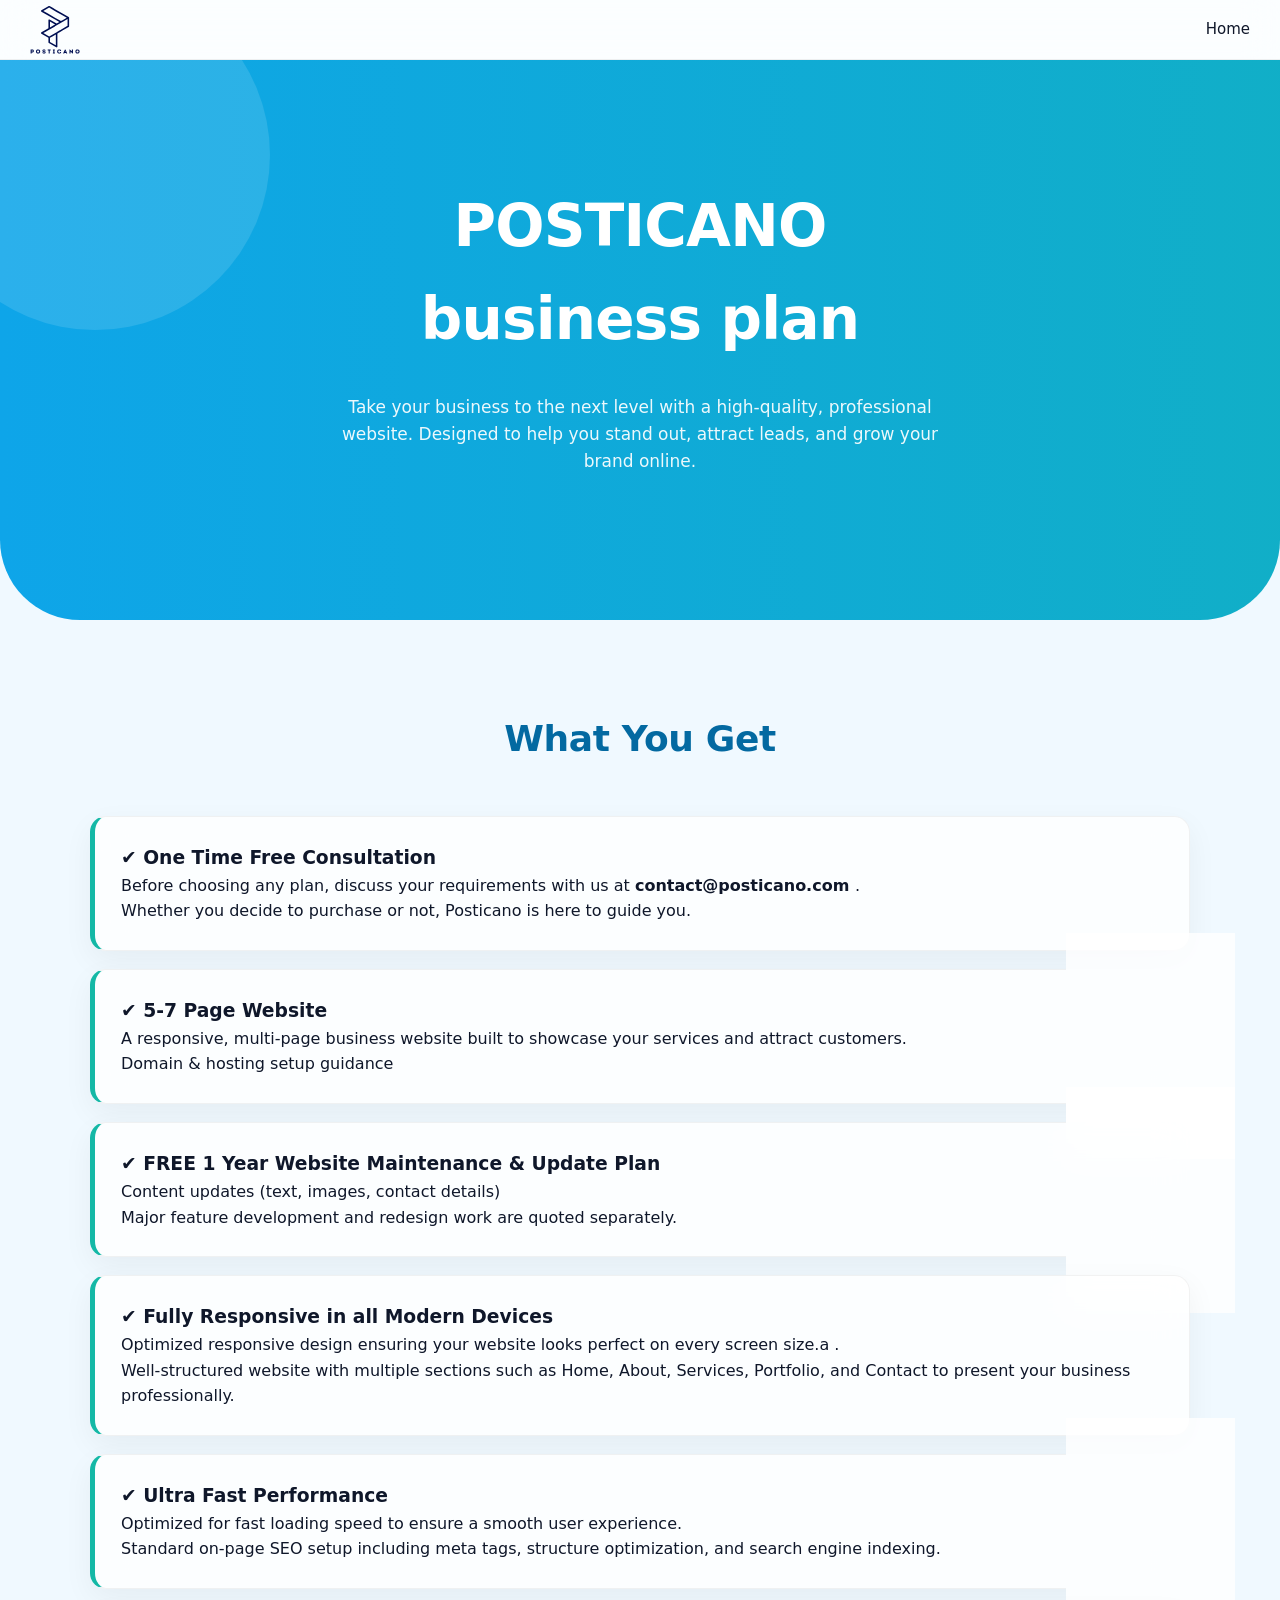
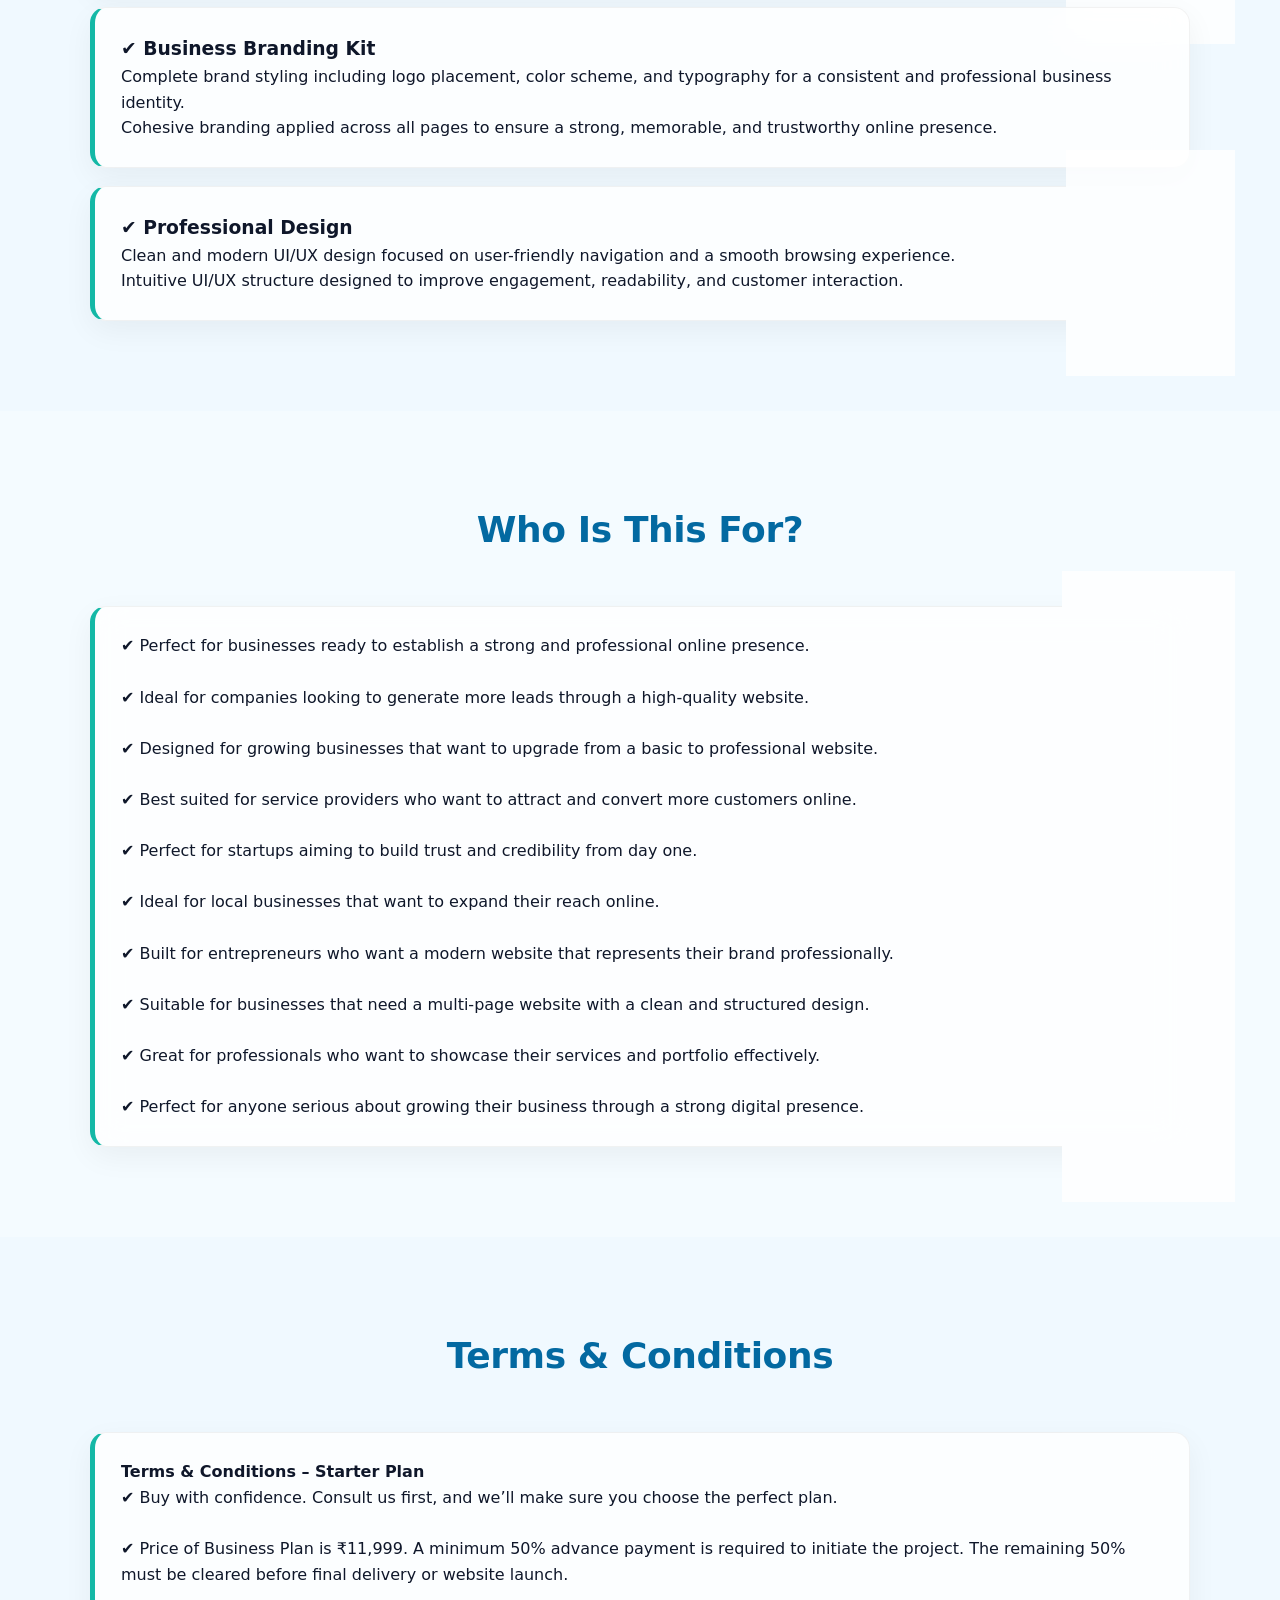
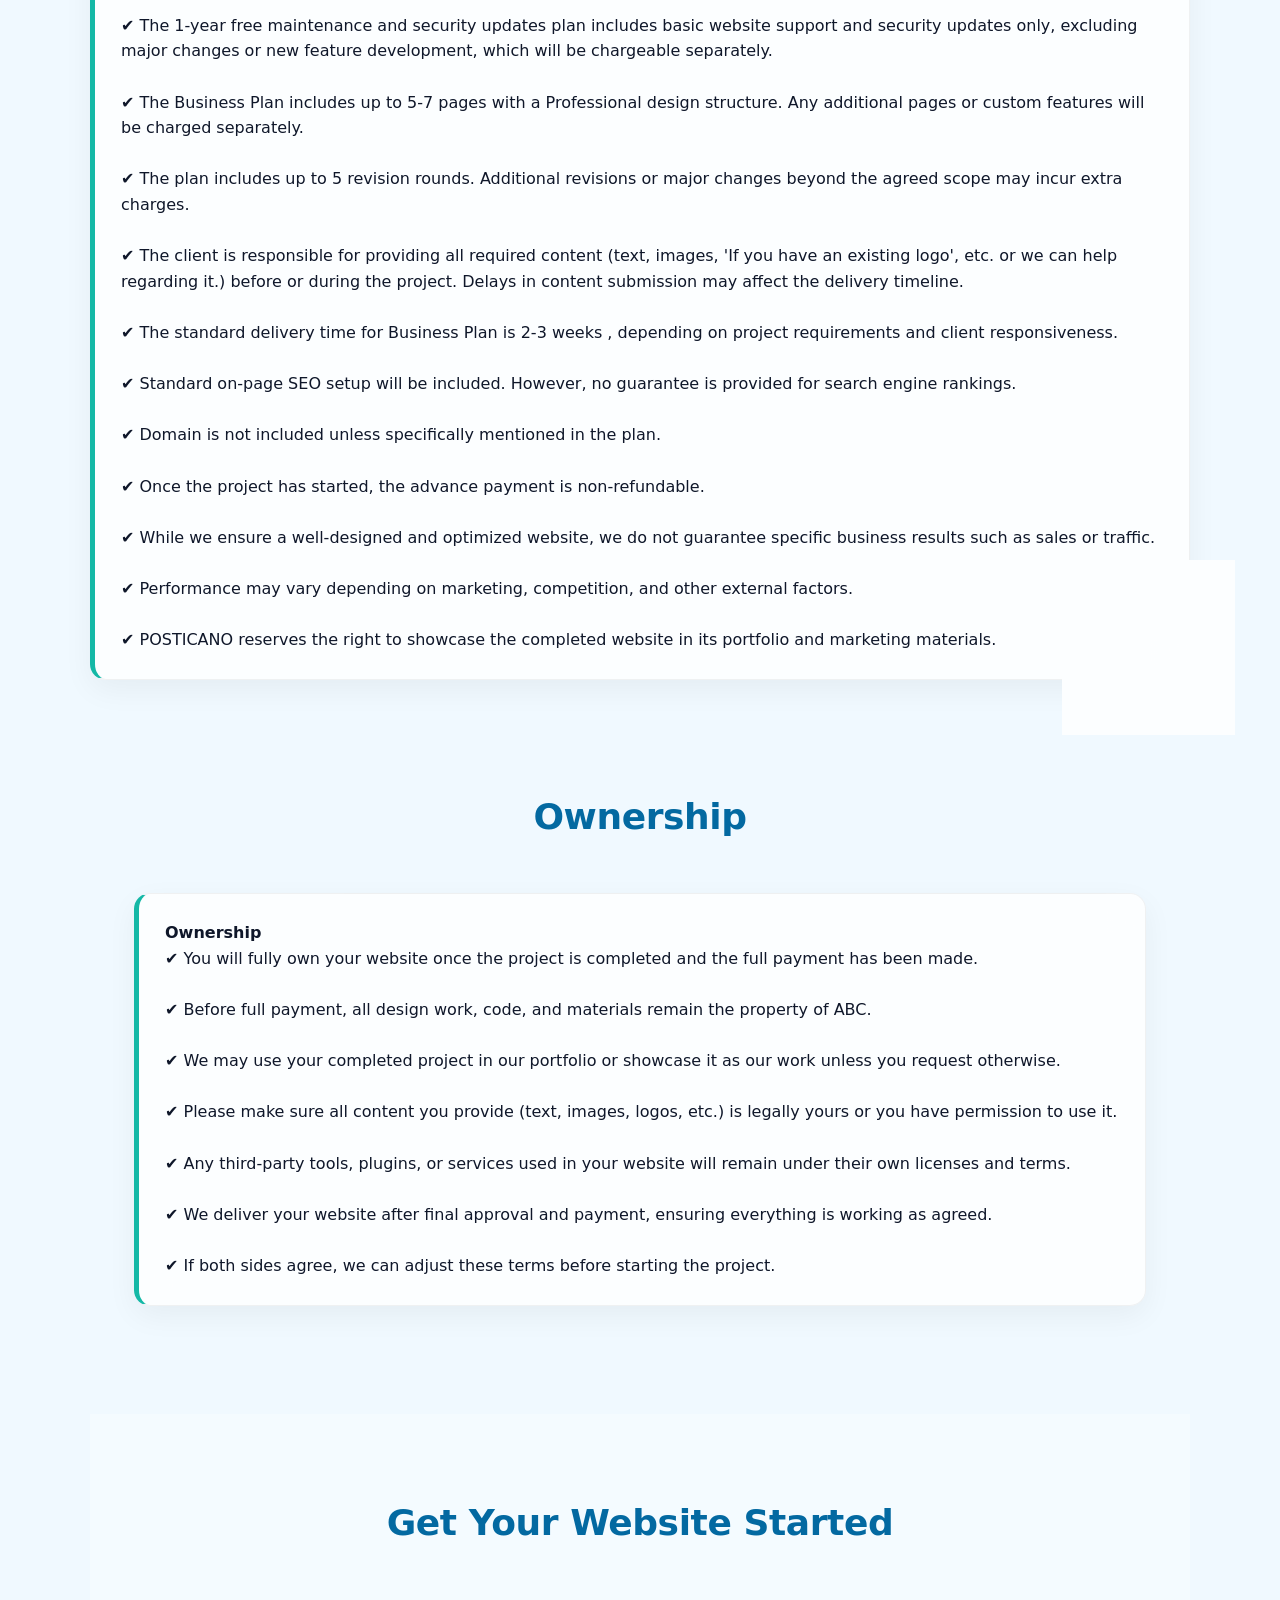
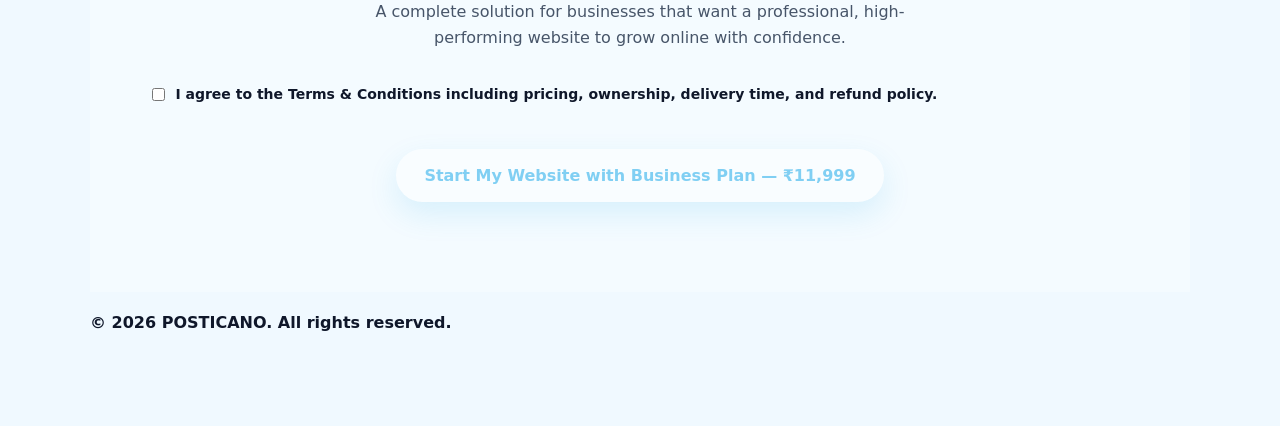
==== commit 1205290e: "Update business.html" ====
--- a/business.html
+++ b/business.html
@@ -169,7 +169,7 @@
 
 ✔ Standard on-page SEO setup will be included. However, no guarantee is provided for search engine rankings.<br><br>
 
-✔ Domain is included unless specifically mentioned in the plan.<br><br>
+✔ Domain is not included unless specifically mentioned in the plan.<br><br>
 
 ✔ Once the project has started, the advance payment is non-refundable.<br><br>
 
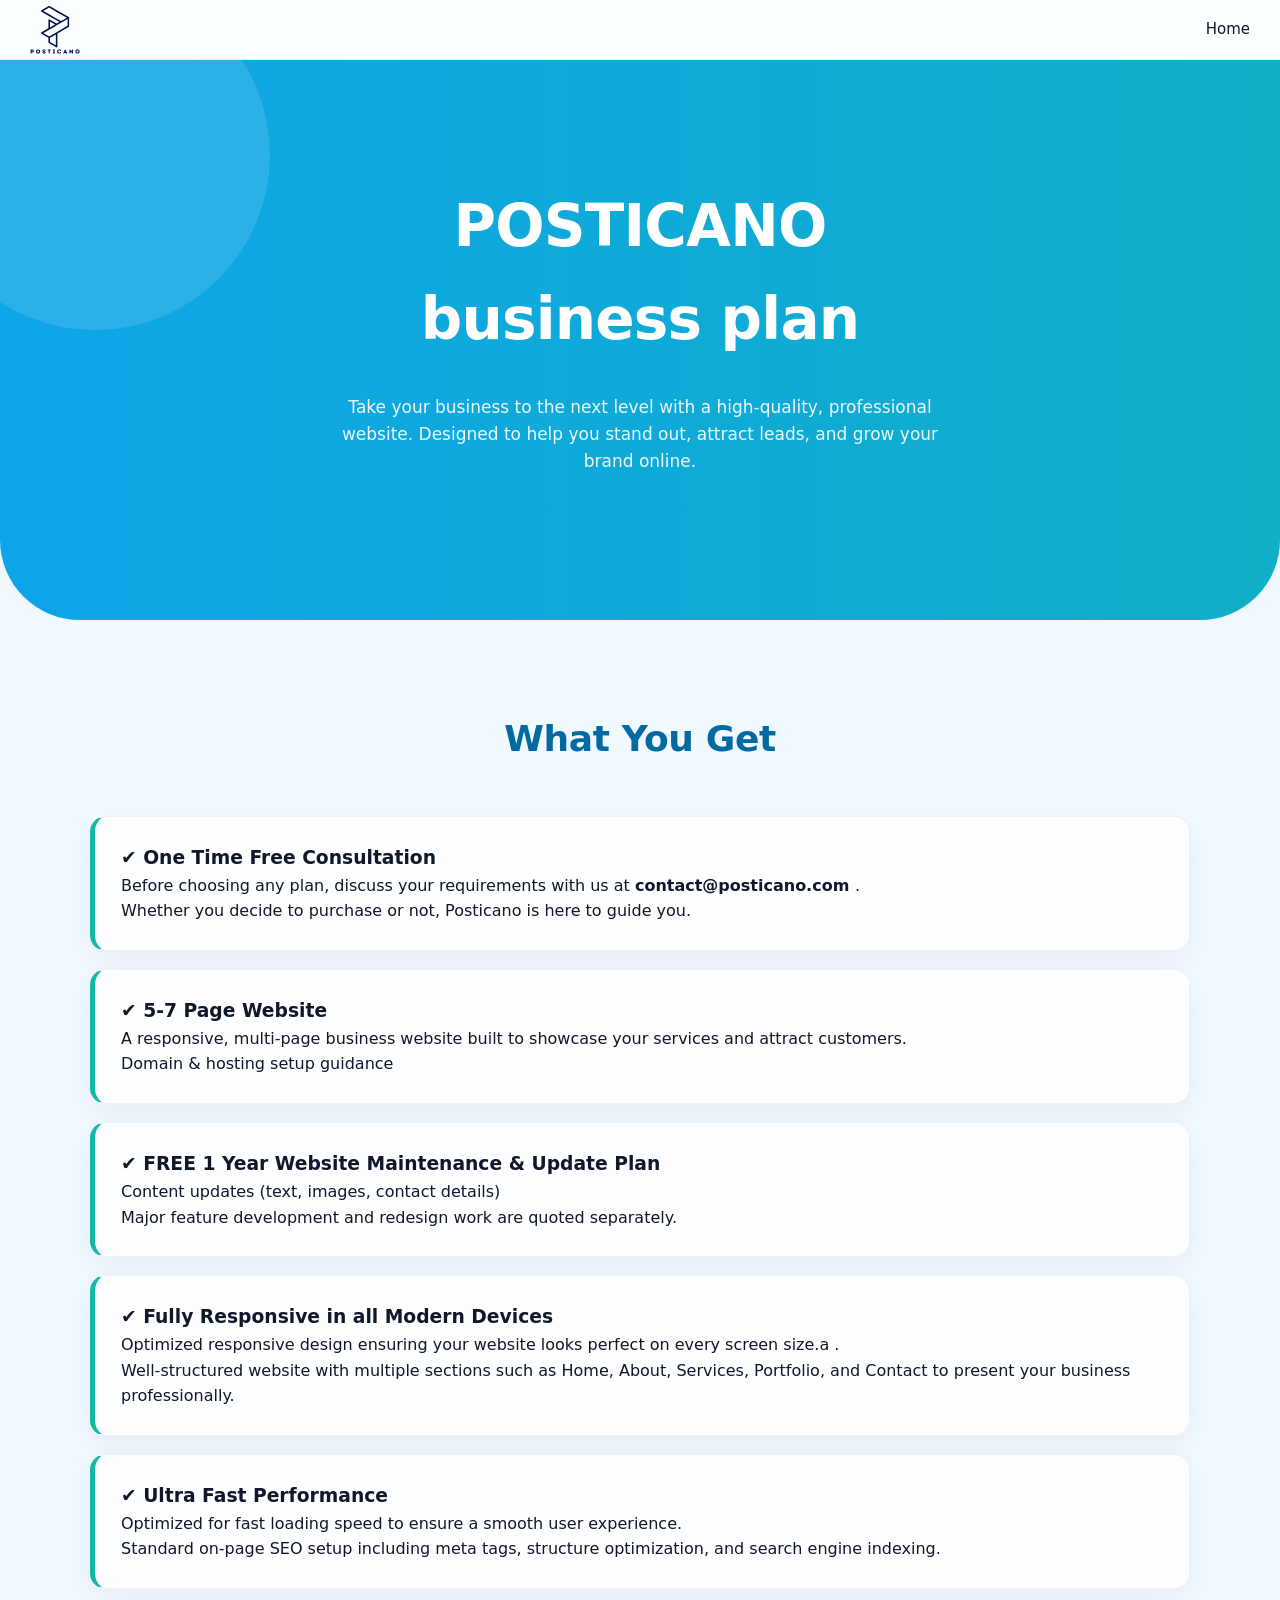
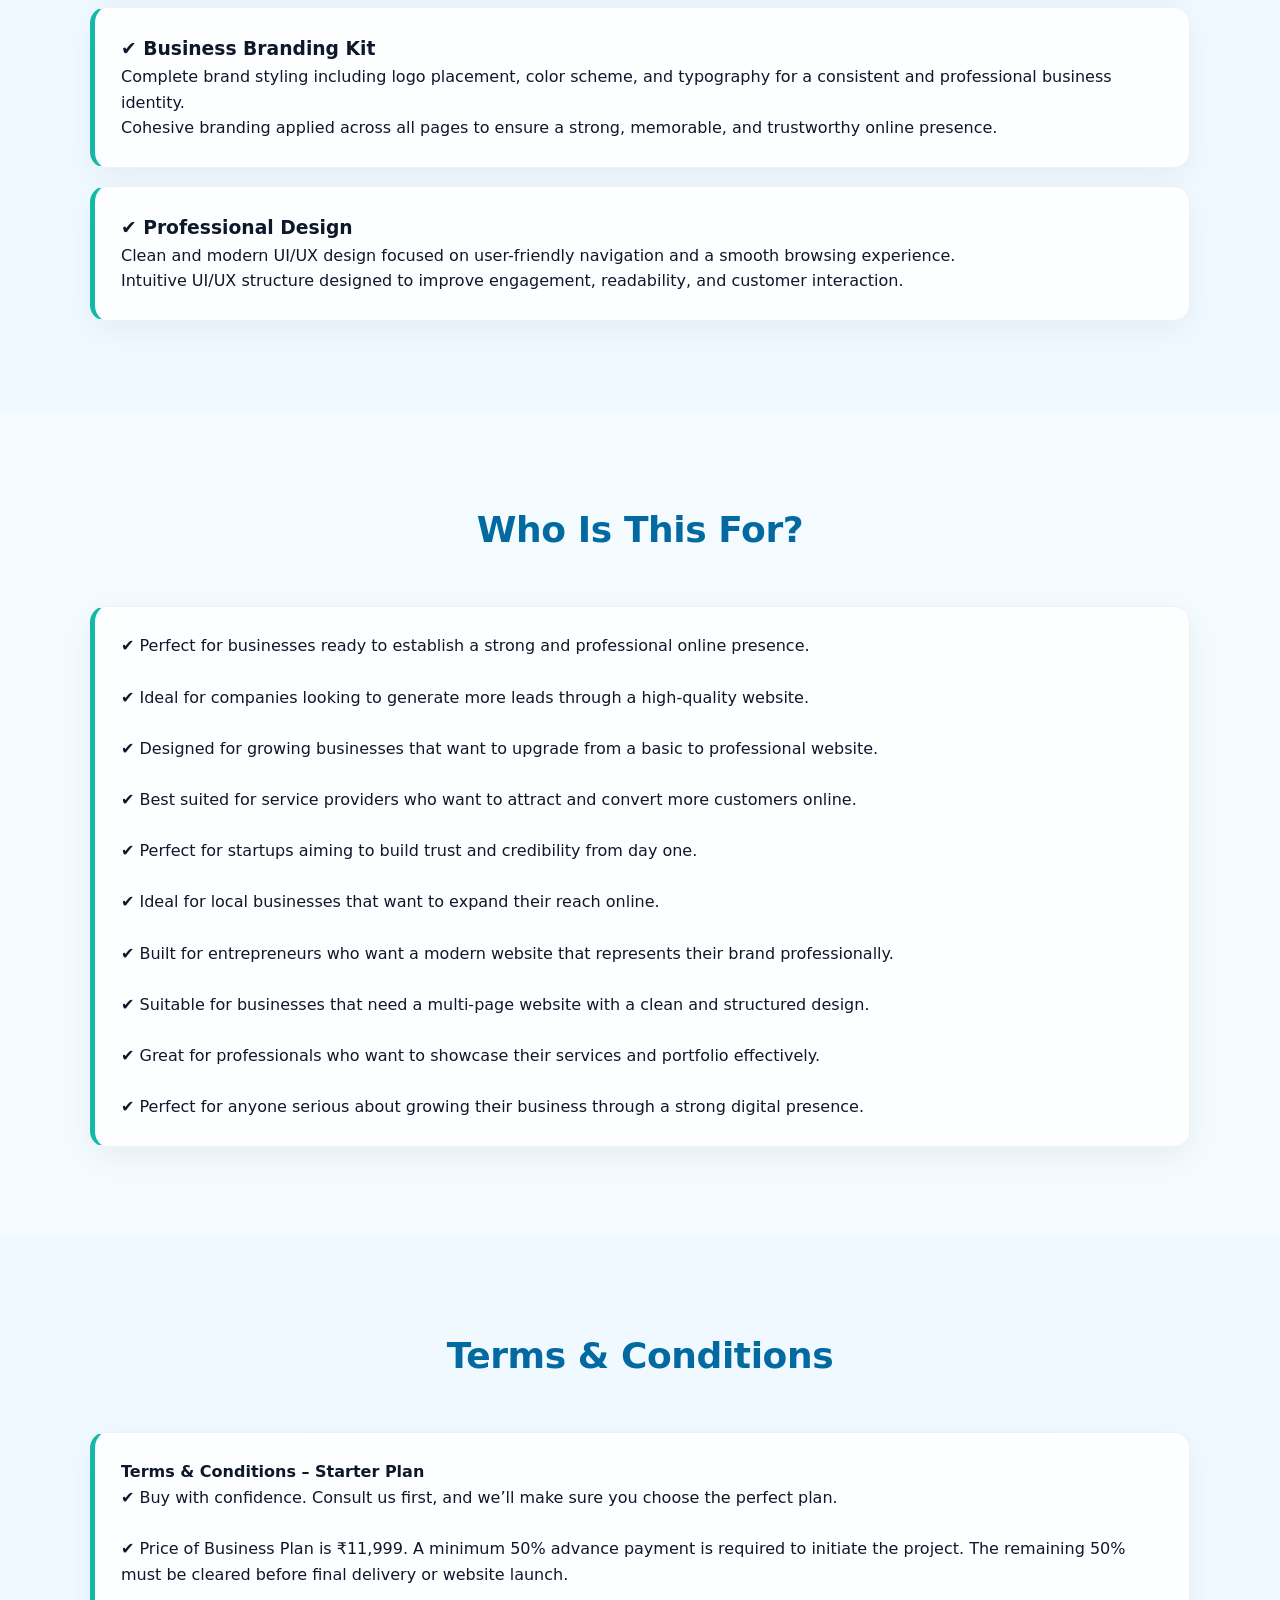
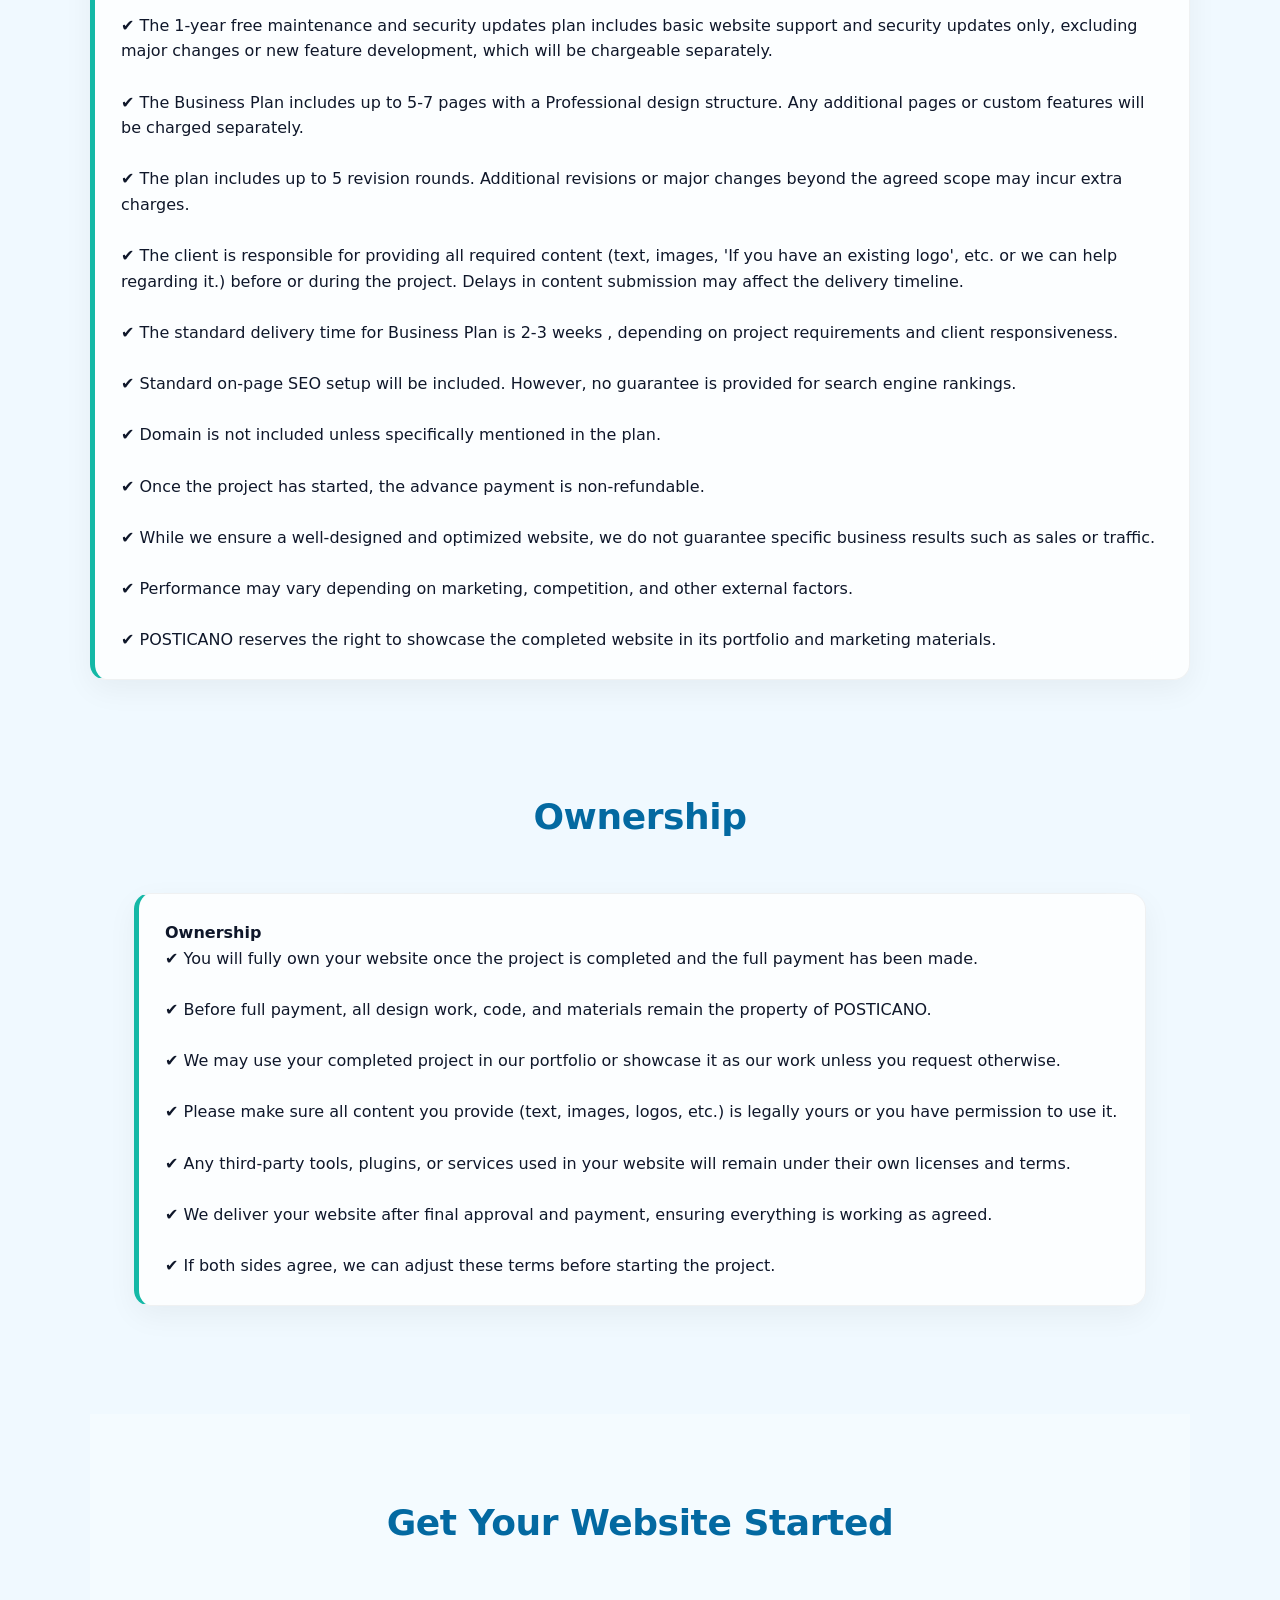
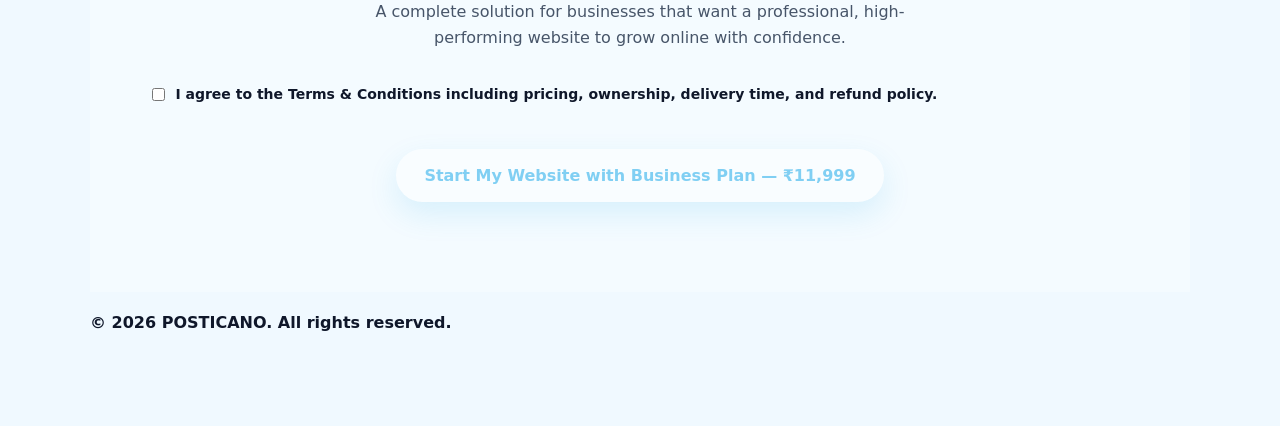
==== commit 8b98b3c6: "Update business.html" ====
--- a/business.html
+++ b/business.html
@@ -194,7 +194,7 @@
 <p>
 ✔ You will fully own your website once the project is completed and the full payment has been made.<br><br>
 
-✔ Before full payment, all design work, code, and materials remain the property of ABC.<br><br>
+✔ Before full payment, all design work, code, and materials remain the property of POSTICANO.<br><br>
 
 ✔ We may use your completed project in our portfolio or showcase it as our work unless you request otherwise.<br><br>
 
